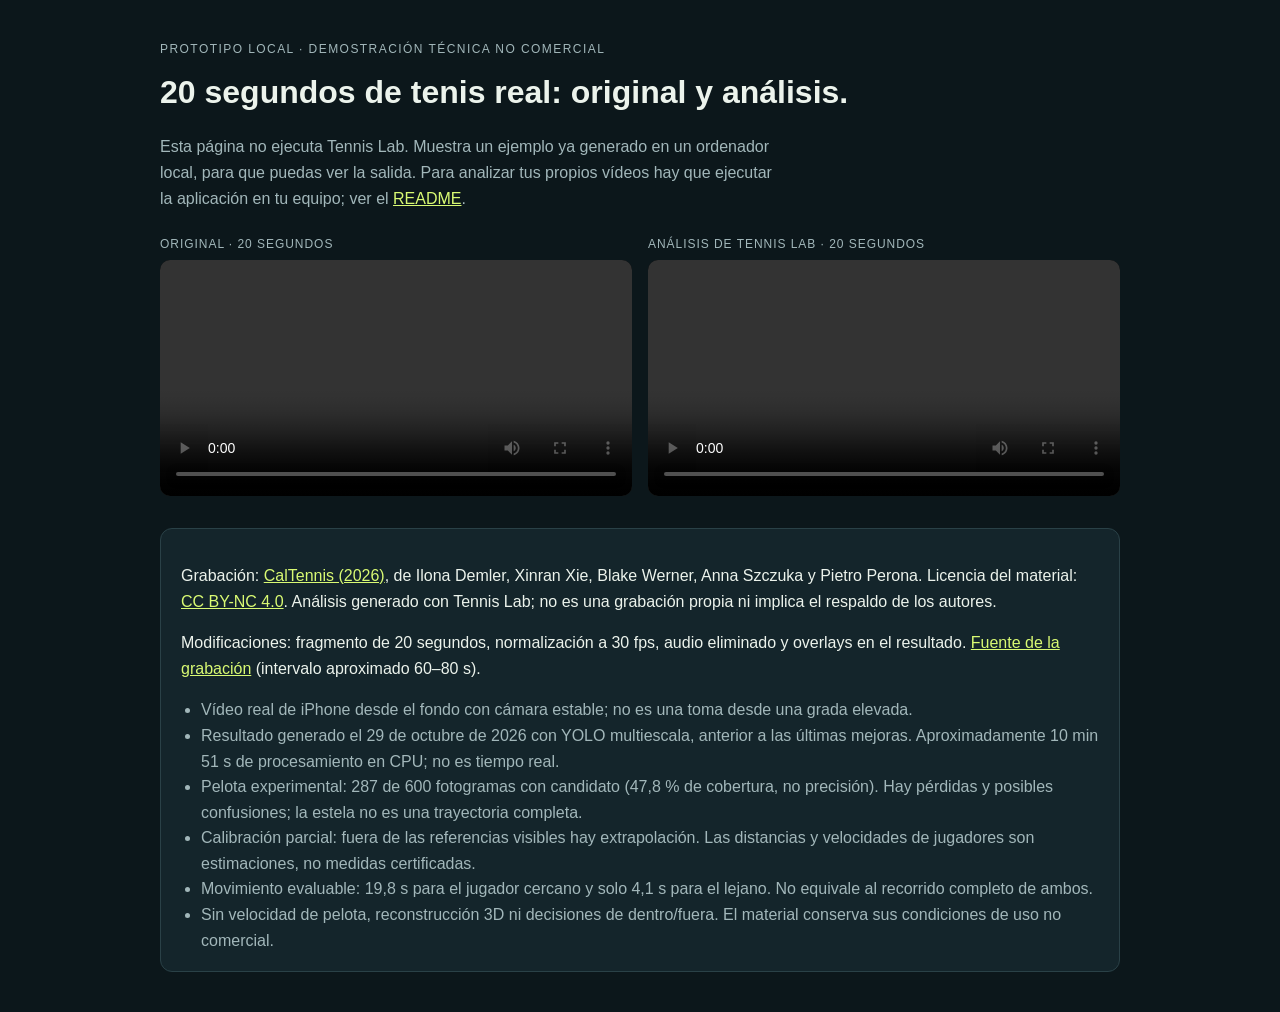
==== docs/index.html @ 6abeaee1 "Show the 20-second CalTennis analysis on the public demo Keep original and analyzed videos as releas" ====
<!doctype html>
<html lang="es">
<head>
  <meta charset="utf-8">
  <meta name="viewport" content="width=device-width,initial-scale=1">
  <title>Tennis Lab · Ejemplo de análisis</title>
  <style>
    :root{color-scheme:dark}
    body{margin:0;background:#0c171b;color:#ecf3ec;font-family:"Segoe UI",Arial,sans-serif;line-height:1.6}
    main{max-width:960px;margin:0 auto;padding:40px 20px}
    .eyebrow{font-size:12px;letter-spacing:.12em;text-transform:uppercase;color:#a2b7ba;margin:0 0 8px}
    h1{font-size:32px;margin:0 0 12px}
    .lead{color:#a2b7ba;max-width:70ch}
    .grid{display:grid;grid-template-columns:repeat(2,minmax(0,1fr));gap:16px;margin:24px 0}
    figure{margin:0}
    figcaption{font-size:12px;letter-spacing:.08em;text-transform:uppercase;color:#a2b7ba;margin-bottom:6px}
    video{width:100%;border-radius:10px;background:#000}
    .box{background:#14252b;border:1px solid #2a4147;border-radius:12px;padding:18px 20px;margin-top:16px}
    ul{margin:8px 0 0;padding-left:20px;color:#a2b7ba}
    a{color:#d9fa73}
    @media (max-width:720px){.grid{grid-template-columns:1fr}}
  </style>
</head>
<body>
  <main>
    <p class="eyebrow">Prototipo local · Demostración técnica no comercial</p>
    <h1>20 segundos de tenis real: original y análisis.</h1>
    <p class="lead">Esta página no ejecuta Tennis Lab. Muestra un ejemplo ya generado en un ordenador local, para que puedas ver la salida. Para analizar tus propios vídeos hay que ejecutar la aplicación en tu equipo; ver el <a href="https://github.com/gabricross/tennis_app#readme">README</a>.</p>

    <div class="grid">
      <figure>
        <figcaption>Original · 20 segundos</figcaption>
        <video controls playsinline preload="metadata" aria-label="Fragmento original de CalTennis de 20 segundos" src="https://github.com/gabricross/tennis_app/releases/download/ejemplo-v1/caltennis_original_20s.mp4"></video>
      </figure>
      <figure>
        <figcaption>Análisis de Tennis Lab · 20 segundos</figcaption>
        <video controls playsinline preload="metadata" aria-label="Análisis experimental del mismo fragmento de 20 segundos" src="https://github.com/gabricross/tennis_app/releases/download/ejemplo-v1/caltennis_analisis_20s.mp4"></video>
      </figure>
    </div>

    <div class="box">
      <p>Grabación: <a href="https://huggingface.co/datasets/demalenk/caltennis">CalTennis (2026)</a>, de Ilona Demler, Xinran Xie, Blake Werner, Anna Szczuka y Pietro Perona. Licencia del material: <a href="https://creativecommons.org/licenses/by-nc/4.0/">CC BY-NC 4.0</a>. Análisis generado con Tennis Lab; no es una grabación propia ni implica el respaldo de los autores.</p>
      <p>Modificaciones: fragmento de 20 segundos, normalización a 30 fps, audio eliminado y overlays en el resultado. <a href="https://huggingface.co/datasets/demalenk/caltennis/blob/4af17dd4d398aad4116a35b5a74de4388658d356/10_02_2025_08_00_court5/10_02_2025_08_14_59_000_court5_N_2_08_30_22_535.mp4">Fuente de la grabación</a> (intervalo aproximado 60–80 s).</p>
      <ul>
        <li>Vídeo real de iPhone desde el fondo con cámara estable; no es una toma desde una grada elevada.</li>
        <li>Resultado generado el 29 de octubre de 2026 con YOLO multiescala, anterior a las últimas mejoras. Aproximadamente 10 min 51 s de procesamiento en CPU; no es tiempo real.</li>
        <li>Pelota experimental: 287 de 600 fotogramas con candidato (47,8 % de cobertura, no precisión). Hay pérdidas y posibles confusiones; la estela no es una trayectoria completa.</li>
        <li>Calibración parcial: fuera de las referencias visibles hay extrapolación. Las distancias y velocidades de jugadores son estimaciones, no medidas certificadas.</li>
        <li>Movimiento evaluable: 19,8 s para el jugador cercano y solo 4,1 s para el lejano. No equivale al recorrido completo de ambos.</li>
        <li>Sin velocidad de pelota, reconstrucción 3D ni decisiones de dentro/fuera. El material conserva sus condiciones de uso no comercial.</li>
      </ul>
    </div>
  </main>
</body>
</html>
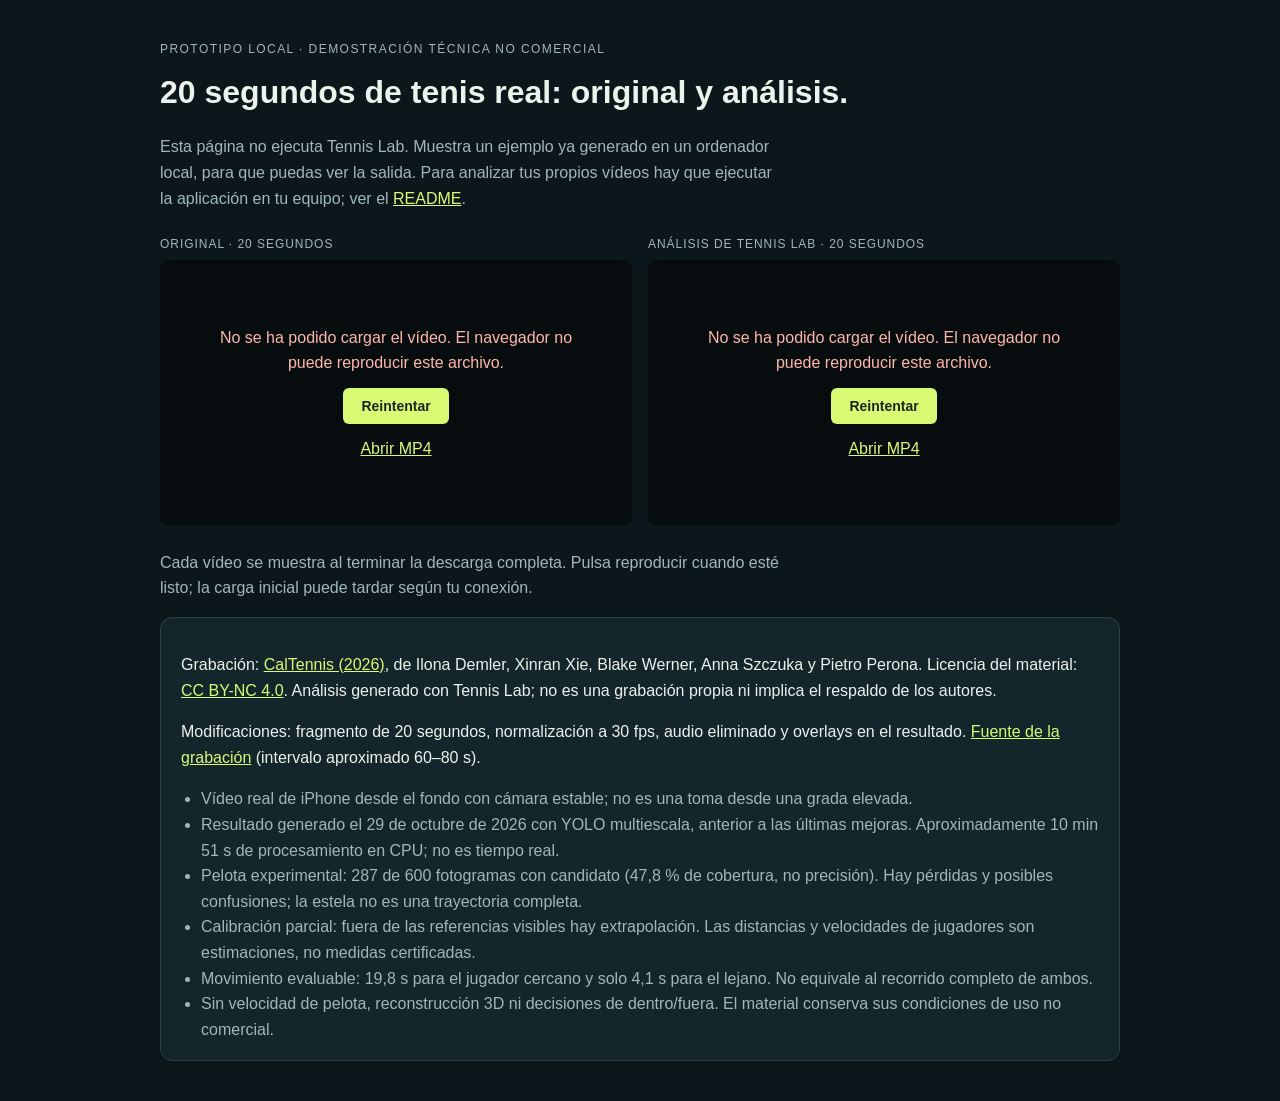
==== commit 5b76f022: "Wait for complete video downloads before showing players Share loading, progress and retry behavior " ====
--- a/docs/index.html
+++ b/docs/index.html
@@ -4,6 +4,8 @@
   <meta charset="utf-8">
   <meta name="viewport" content="width=device-width,initial-scale=1">
   <title>Tennis Lab · Ejemplo de análisis</title>
+  <link rel="stylesheet" href="assets/video-loader.css">
+  <script src="assets/video-loader.js" defer></script>
   <style>
     :root{color-scheme:dark}
     body{margin:0;background:#0c171b;color:#ecf3ec;font-family:"Segoe UI",Arial,sans-serif;line-height:1.6}
@@ -30,13 +32,15 @@
     <div class="grid">
       <figure>
         <figcaption>Original · 20 segundos</figcaption>
-        <video controls playsinline preload="metadata" aria-label="Fragmento original de CalTennis de 20 segundos" src="https://github.com/gabricross/tennis_app/releases/download/ejemplo-v1/caltennis_original_20s.mp4"></video>
+        <video hidden playsinline preload="none" aria-label="Fragmento original de CalTennis de 20 segundos" data-video-src="media/caltennis_original_20s.mp4"></video>
       </figure>
       <figure>
         <figcaption>Análisis de Tennis Lab · 20 segundos</figcaption>
-        <video controls playsinline preload="metadata" aria-label="Análisis experimental del mismo fragmento de 20 segundos" src="https://github.com/gabricross/tennis_app/releases/download/ejemplo-v1/caltennis_analisis_20s.mp4"></video>
+        <video hidden playsinline preload="none" aria-label="Análisis experimental del mismo fragmento de 20 segundos" data-video-src="media/caltennis_analisis_20s.mp4"></video>
       </figure>
     </div>
+    <p class="lead">Cada vídeo se muestra al terminar la descarga completa. Pulsa reproducir cuando esté listo; la carga inicial puede tardar según tu conexión.</p>
+    <noscript><p>Activa JavaScript para preparar los reproductores, o abre el <a href="media/caltennis_original_20s.mp4">original</a> y el <a href="media/caltennis_analisis_20s.mp4">análisis</a> directamente.</p></noscript>
 
     <div class="box">
       <p>Grabación: <a href="https://huggingface.co/datasets/demalenk/caltennis">CalTennis (2026)</a>, de Ilona Demler, Xinran Xie, Blake Werner, Anna Szczuka y Pietro Perona. Licencia del material: <a href="https://creativecommons.org/licenses/by-nc/4.0/">CC BY-NC 4.0</a>. Análisis generado con Tennis Lab; no es una grabación propia ni implica el respaldo de los autores.</p>
--- a/docs/assets/video-loader.css
+++ b/docs/assets/video-loader.css
@@ -0,0 +1,10 @@
+.video-loader{width:100%;background:#070d0f;border-radius:10px;overflow:hidden}
+.video-loader [hidden]{display:none!important}
+.video-loader video{display:block;width:100%}
+.video-loading-panel{aspect-ratio:16/9;min-height:180px;display:flex;flex-direction:column;justify-content:center;align-items:center;gap:12px;padding:20px;box-sizing:border-box;color:#edf5ed;text-align:center}
+.video-loading-panel p{margin:0;max-width:45ch}
+.video-loading-panel progress{width:min(80%,260px);accent-color:#d9fa73}
+.video-loading-panel button{border:0;border-radius:6px;padding:10px 18px;background:#d9fa73;color:#17261b;font:600 14px "Segoe UI",sans-serif;cursor:pointer}
+.video-loading-panel a{color:#d9fa73}
+.video-loading-panel [role="alert"]{color:#ffb7a9}
+.video-loading-panel :focus-visible{outline:3px solid #72e1d1;outline-offset:4px}
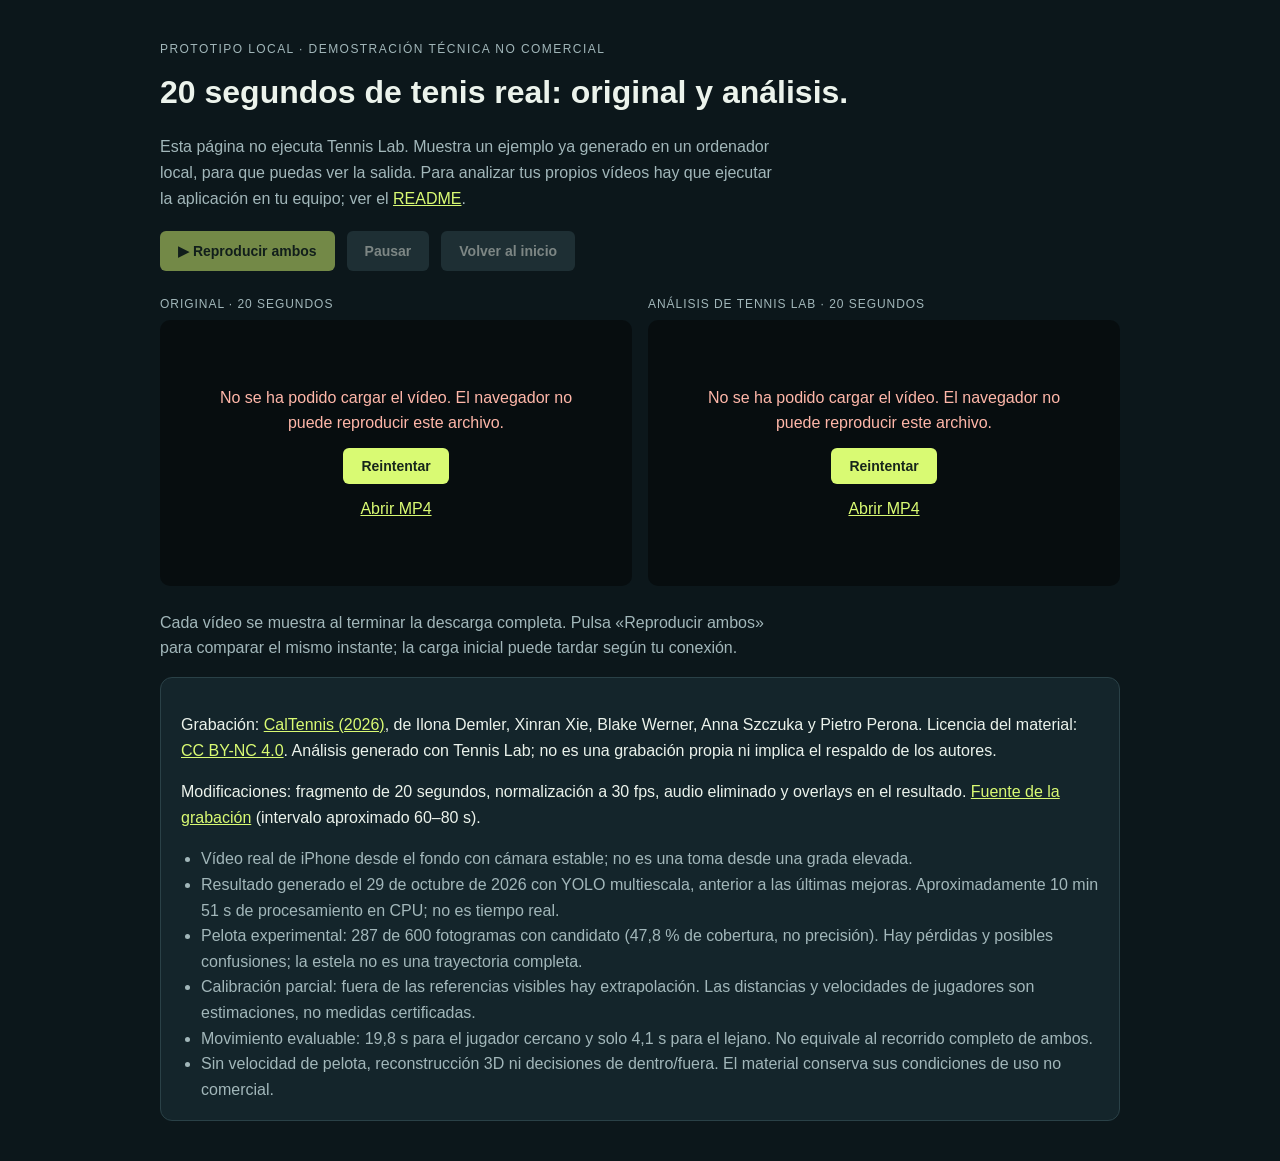
==== commit 1dfea14b: "Add shared playback controls for original and analyzed videos Use one play, pause and restart contro" ====
--- a/docs/index.html
+++ b/docs/index.html
@@ -29,17 +29,23 @@
     <h1>20 segundos de tenis real: original y análisis.</h1>
     <p class="lead">Esta página no ejecuta Tennis Lab. Muestra un ejemplo ya generado en un ordenador local, para que puedas ver la salida. Para analizar tus propios vídeos hay que ejecutar la aplicación en tu equipo; ver el <a href="https://github.com/gabricross/tennis_app#readme">README</a>.</p>
 
+    <div class="video-pair-controls" data-video-pair="original analysis" role="group" aria-label="Reproducción de original y análisis">
+      <button type="button" data-video-action="play" disabled><span aria-hidden="true">▶</span> Reproducir ambos</button>
+      <button type="button" data-video-action="pause" disabled>Pausar</button>
+      <button type="button" data-video-action="restart" disabled>Volver al inicio</button>
+      <p data-pair-error role="alert" hidden></p>
+    </div>
     <div class="grid">
       <figure>
         <figcaption>Original · 20 segundos</figcaption>
-        <video hidden playsinline preload="none" aria-label="Fragmento original de CalTennis de 20 segundos" data-video-src="media/caltennis_original_20s.mp4"></video>
+        <video id="original" hidden playsinline preload="none" aria-label="Fragmento original de CalTennis de 20 segundos" data-video-src="media/caltennis_original_20s.mp4"></video>
       </figure>
       <figure>
         <figcaption>Análisis de Tennis Lab · 20 segundos</figcaption>
-        <video hidden playsinline preload="none" aria-label="Análisis experimental del mismo fragmento de 20 segundos" data-video-src="media/caltennis_analisis_20s.mp4"></video>
+        <video id="analysis" hidden playsinline preload="none" aria-label="Análisis experimental del mismo fragmento de 20 segundos" data-video-src="media/caltennis_analisis_20s.mp4"></video>
       </figure>
     </div>
-    <p class="lead">Cada vídeo se muestra al terminar la descarga completa. Pulsa reproducir cuando esté listo; la carga inicial puede tardar según tu conexión.</p>
+    <p class="lead">Cada vídeo se muestra al terminar la descarga completa. Pulsa «Reproducir ambos» para comparar el mismo instante; la carga inicial puede tardar según tu conexión.</p>
     <noscript><p>Activa JavaScript para preparar los reproductores, o abre el <a href="media/caltennis_original_20s.mp4">original</a> y el <a href="media/caltennis_analisis_20s.mp4">análisis</a> directamente.</p></noscript>
 
     <div class="box">
--- a/docs/assets/video-loader.css
+++ b/docs/assets/video-loader.css
@@ -8,3 +8,10 @@
 .video-loading-panel a{color:#d9fa73}
 .video-loading-panel [role="alert"]{color:#ffb7a9}
 .video-loading-panel :focus-visible{outline:3px solid #72e1d1;outline-offset:4px}
+.video-pair-controls{display:flex;flex-wrap:wrap;align-items:center;gap:12px;margin:20px 0}
+.video-pair-controls button{border:0;border-radius:6px;padding:12px 18px;background:#30474d;color:#edf5ed;font:600 14px "Segoe UI",sans-serif;cursor:pointer}
+.video-pair-controls [data-video-action="play"]{background:#d9fa73;color:#17261b}
+.video-pair-controls button:disabled{opacity:.5;cursor:wait}
+.video-pair-controls button:focus-visible{outline:3px solid #72e1d1;outline-offset:4px}
+.video-pair-controls [data-pair-error]{flex-basis:100%;margin:0;color:#ffb7a9}
+.video-pair-controls [hidden]{display:none!important}
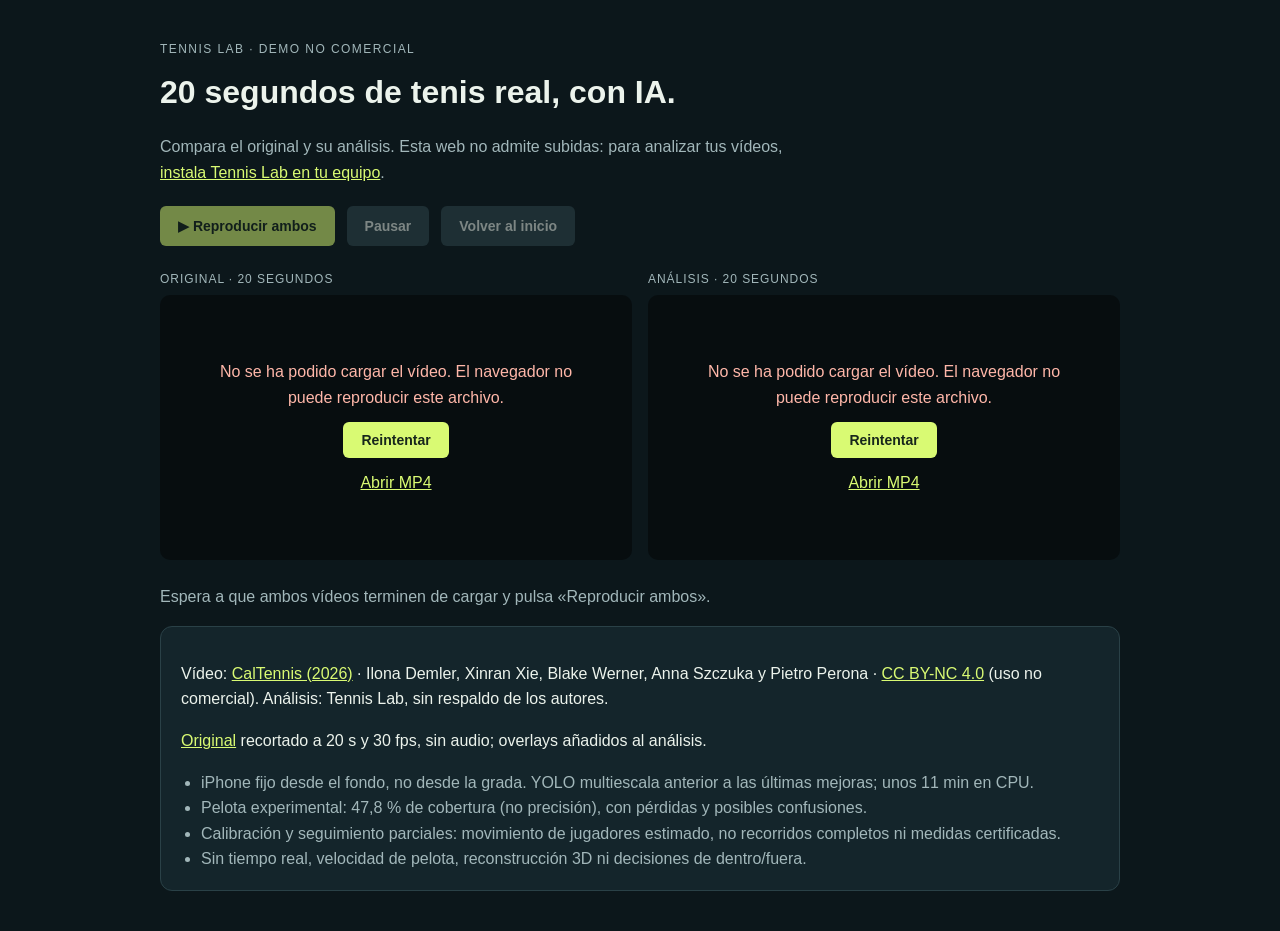
==== commit a718b6e1: "Shorten public demo copy and remove the analysis execution date Keep source attribution, licensing a" ====
--- a/docs/index.html
+++ b/docs/index.html
@@ -25,9 +25,9 @@
 </head>
 <body>
   <main>
-    <p class="eyebrow">Prototipo local · Demostración técnica no comercial</p>
-    <h1>20 segundos de tenis real: original y análisis.</h1>
-    <p class="lead">Esta página no ejecuta Tennis Lab. Muestra un ejemplo ya generado en un ordenador local, para que puedas ver la salida. Para analizar tus propios vídeos hay que ejecutar la aplicación en tu equipo; ver el <a href="https://github.com/gabricross/tennis_app#readme">README</a>.</p>
+    <p class="eyebrow">Tennis Lab · Demo no comercial</p>
+    <h1>20 segundos de tenis real, con IA.</h1>
+    <p class="lead">Compara el original y su análisis. Esta web no admite subidas: para analizar tus vídeos, <a href="https://github.com/gabricross/tennis_app#readme">instala Tennis Lab en tu equipo</a>.</p>
 
     <div class="video-pair-controls" data-video-pair="original analysis" role="group" aria-label="Reproducción de original y análisis">
       <button type="button" data-video-action="play" disabled><span aria-hidden="true">▶</span> Reproducir ambos</button>
@@ -41,23 +41,21 @@
         <video id="original" hidden playsinline preload="none" aria-label="Fragmento original de CalTennis de 20 segundos" data-video-src="media/caltennis_original_20s.mp4"></video>
       </figure>
       <figure>
-        <figcaption>Análisis de Tennis Lab · 20 segundos</figcaption>
+        <figcaption>Análisis · 20 segundos</figcaption>
         <video id="analysis" hidden playsinline preload="none" aria-label="Análisis experimental del mismo fragmento de 20 segundos" data-video-src="media/caltennis_analisis_20s.mp4"></video>
       </figure>
     </div>
-    <p class="lead">Cada vídeo se muestra al terminar la descarga completa. Pulsa «Reproducir ambos» para comparar el mismo instante; la carga inicial puede tardar según tu conexión.</p>
-    <noscript><p>Activa JavaScript para preparar los reproductores, o abre el <a href="media/caltennis_original_20s.mp4">original</a> y el <a href="media/caltennis_analisis_20s.mp4">análisis</a> directamente.</p></noscript>
+    <p class="lead">Espera a que ambos vídeos terminen de cargar y pulsa «Reproducir ambos».</p>
+    <noscript><p>Activa JavaScript o abre el <a href="media/caltennis_original_20s.mp4">original</a> y el <a href="media/caltennis_analisis_20s.mp4">análisis</a>.</p></noscript>
 
     <div class="box">
-      <p>Grabación: <a href="https://huggingface.co/datasets/demalenk/caltennis">CalTennis (2026)</a>, de Ilona Demler, Xinran Xie, Blake Werner, Anna Szczuka y Pietro Perona. Licencia del material: <a href="https://creativecommons.org/licenses/by-nc/4.0/">CC BY-NC 4.0</a>. Análisis generado con Tennis Lab; no es una grabación propia ni implica el respaldo de los autores.</p>
-      <p>Modificaciones: fragmento de 20 segundos, normalización a 30 fps, audio eliminado y overlays en el resultado. <a href="https://huggingface.co/datasets/demalenk/caltennis/blob/4af17dd4d398aad4116a35b5a74de4388658d356/10_02_2025_08_00_court5/10_02_2025_08_14_59_000_court5_N_2_08_30_22_535.mp4">Fuente de la grabación</a> (intervalo aproximado 60–80 s).</p>
+      <p>Vídeo: <a href="https://huggingface.co/datasets/demalenk/caltennis">CalTennis (2026)</a> · Ilona Demler, Xinran Xie, Blake Werner, Anna Szczuka y Pietro Perona · <a href="https://creativecommons.org/licenses/by-nc/4.0/">CC BY-NC 4.0</a> (uso no comercial). Análisis: Tennis Lab, sin respaldo de los autores.</p>
+      <p><a href="https://huggingface.co/datasets/demalenk/caltennis/blob/4af17dd4d398aad4116a35b5a74de4388658d356/10_02_2025_08_00_court5/10_02_2025_08_14_59_000_court5_N_2_08_30_22_535.mp4">Original</a> recortado a 20 s y 30 fps, sin audio; overlays añadidos al análisis.</p>
       <ul>
-        <li>Vídeo real de iPhone desde el fondo con cámara estable; no es una toma desde una grada elevada.</li>
-        <li>Resultado generado el 29 de octubre de 2026 con YOLO multiescala, anterior a las últimas mejoras. Aproximadamente 10 min 51 s de procesamiento en CPU; no es tiempo real.</li>
-        <li>Pelota experimental: 287 de 600 fotogramas con candidato (47,8 % de cobertura, no precisión). Hay pérdidas y posibles confusiones; la estela no es una trayectoria completa.</li>
-        <li>Calibración parcial: fuera de las referencias visibles hay extrapolación. Las distancias y velocidades de jugadores son estimaciones, no medidas certificadas.</li>
-        <li>Movimiento evaluable: 19,8 s para el jugador cercano y solo 4,1 s para el lejano. No equivale al recorrido completo de ambos.</li>
-        <li>Sin velocidad de pelota, reconstrucción 3D ni decisiones de dentro/fuera. El material conserva sus condiciones de uso no comercial.</li>
+        <li>iPhone fijo desde el fondo, no desde la grada. YOLO multiescala anterior a las últimas mejoras; unos 11 min en CPU.</li>
+        <li>Pelota experimental: 47,8 % de cobertura (no precisión), con pérdidas y posibles confusiones.</li>
+        <li>Calibración y seguimiento parciales: movimiento de jugadores estimado, no recorridos completos ni medidas certificadas.</li>
+        <li>Sin tiempo real, velocidad de pelota, reconstrucción 3D ni decisiones de dentro/fuera.</li>
       </ul>
     </div>
   </main>
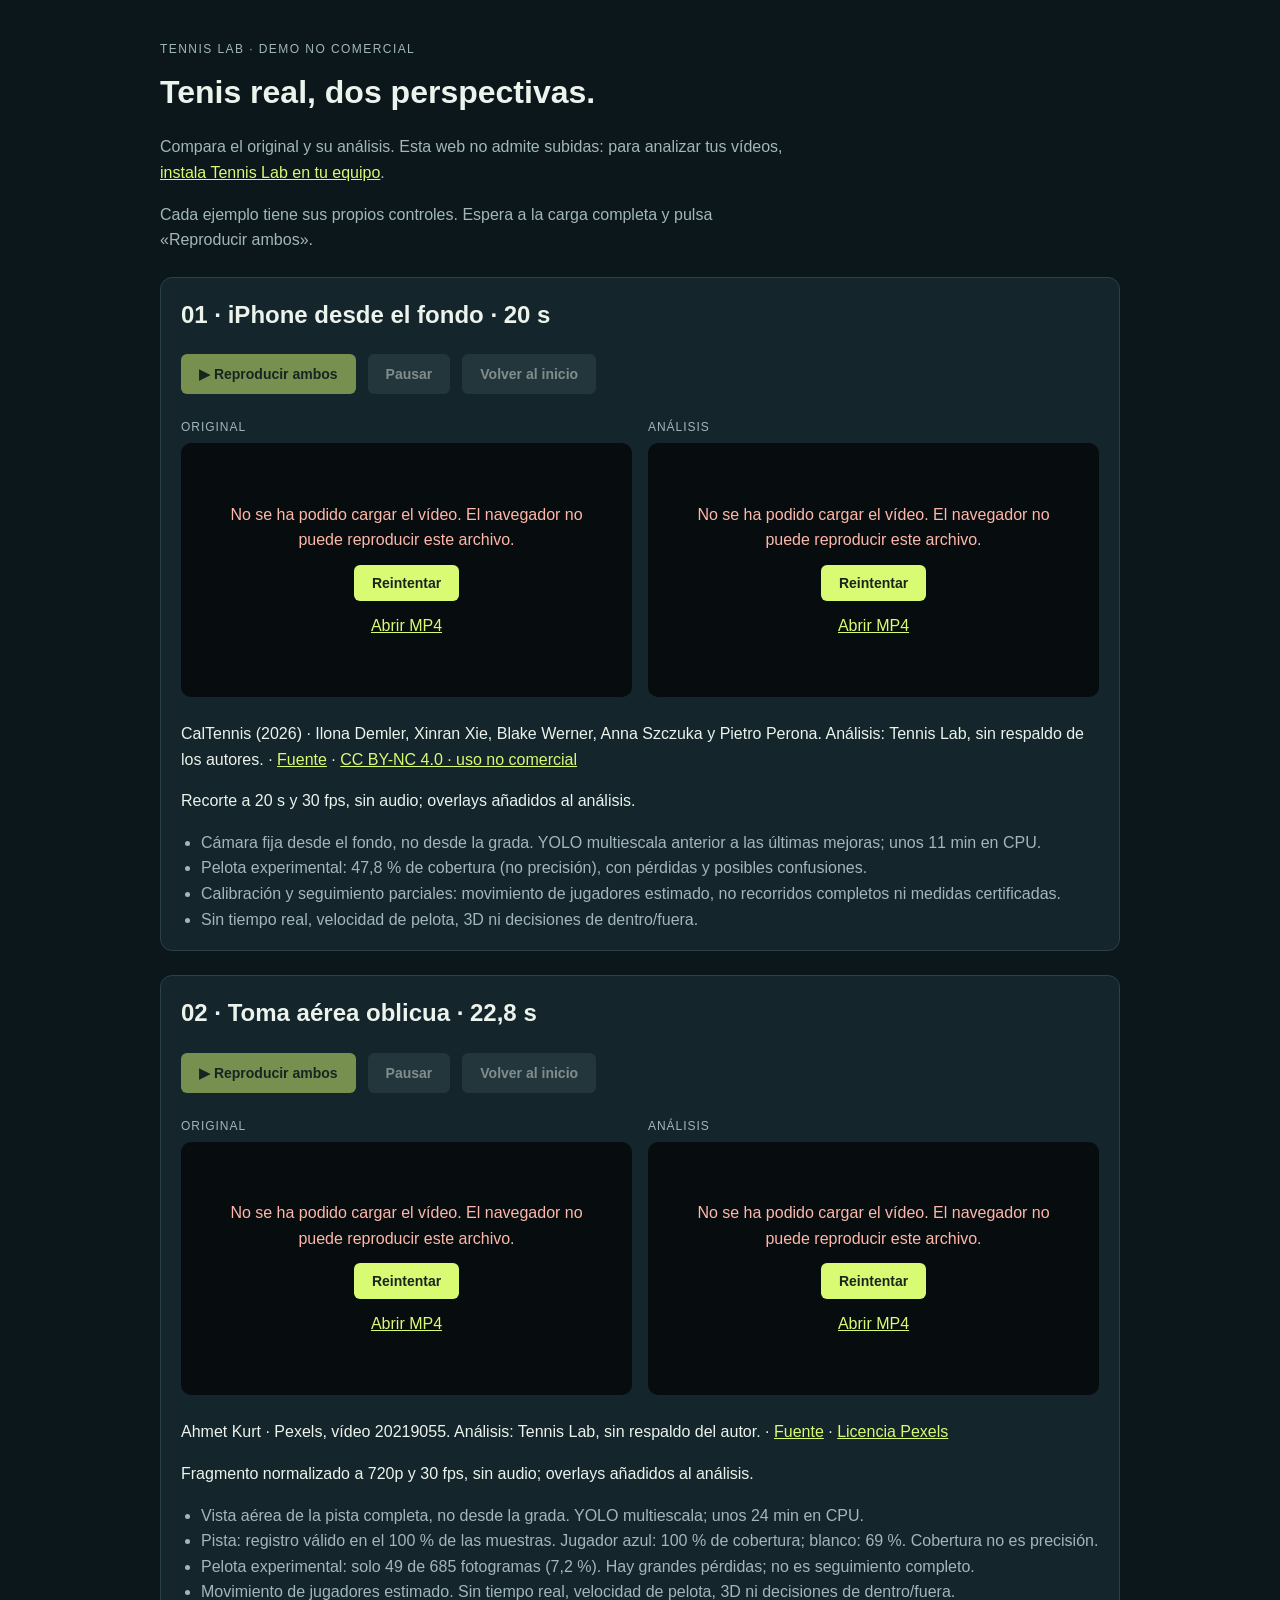
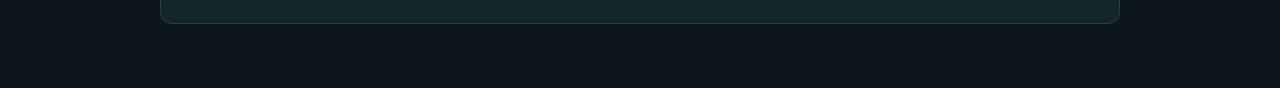
==== commit 659d3021: "Show two independent tennis examples and retire legacy demo access Bundle only the CalTennis and aer" ====
--- a/docs/index.html
+++ b/docs/index.html
@@ -3,9 +3,10 @@
 <head>
   <meta charset="utf-8">
   <meta name="viewport" content="width=device-width,initial-scale=1">
-  <title>Tennis Lab · Ejemplo de análisis</title>
+  <title>Tennis Lab · Dos ejemplos de análisis</title>
   <link rel="stylesheet" href="assets/video-loader.css">
   <script src="assets/video-loader.js" defer></script>
+  <script src="assets/examples.js" defer></script>
   <style>
     :root{color-scheme:dark}
     body{margin:0;background:#0c171b;color:#ecf3ec;font-family:"Segoe UI",Arial,sans-serif;line-height:1.6}
@@ -13,51 +14,25 @@
     .eyebrow{font-size:12px;letter-spacing:.12em;text-transform:uppercase;color:#a2b7ba;margin:0 0 8px}
     h1{font-size:32px;margin:0 0 12px}
     .lead{color:#a2b7ba;max-width:70ch}
-    .grid{display:grid;grid-template-columns:repeat(2,minmax(0,1fr));gap:16px;margin:24px 0}
+    .showcase-grid{display:grid;grid-template-columns:repeat(2,minmax(0,1fr));gap:16px;margin:24px 0}
     figure{margin:0}
     figcaption{font-size:12px;letter-spacing:.08em;text-transform:uppercase;color:#a2b7ba;margin-bottom:6px}
     video{width:100%;border-radius:10px;background:#000}
-    .box{background:#14252b;border:1px solid #2a4147;border-radius:12px;padding:18px 20px;margin-top:16px}
+    .media-example{background:#14252b;border:1px solid #2a4147;border-radius:12px;padding:18px 20px}
     ul{margin:8px 0 0;padding-left:20px;color:#a2b7ba}
     a{color:#d9fa73}
-    @media (max-width:720px){.grid{grid-template-columns:1fr}}
+    @media (max-width:720px){.showcase-grid{grid-template-columns:1fr}}
   </style>
 </head>
 <body>
   <main>
     <p class="eyebrow">Tennis Lab · Demo no comercial</p>
-    <h1>20 segundos de tenis real, con IA.</h1>
+    <h1>Tenis real, dos perspectivas.</h1>
     <p class="lead">Compara el original y su análisis. Esta web no admite subidas: para analizar tus vídeos, <a href="https://github.com/gabricross/tennis_app#readme">instala Tennis Lab en tu equipo</a>.</p>
 
-    <div class="video-pair-controls" data-video-pair="original analysis" role="group" aria-label="Reproducción de original y análisis">
-      <button type="button" data-video-action="play" disabled><span aria-hidden="true">▶</span> Reproducir ambos</button>
-      <button type="button" data-video-action="pause" disabled>Pausar</button>
-      <button type="button" data-video-action="restart" disabled>Volver al inicio</button>
-      <p data-pair-error role="alert" hidden></p>
-    </div>
-    <div class="grid">
-      <figure>
-        <figcaption>Original · 20 segundos</figcaption>
-        <video id="original" hidden playsinline preload="none" aria-label="Fragmento original de CalTennis de 20 segundos" data-video-src="media/caltennis_original_20s.mp4"></video>
-      </figure>
-      <figure>
-        <figcaption>Análisis · 20 segundos</figcaption>
-        <video id="analysis" hidden playsinline preload="none" aria-label="Análisis experimental del mismo fragmento de 20 segundos" data-video-src="media/caltennis_analisis_20s.mp4"></video>
-      </figure>
-    </div>
-    <p class="lead">Espera a que ambos vídeos terminen de cargar y pulsa «Reproducir ambos».</p>
-    <noscript><p>Activa JavaScript o abre el <a href="media/caltennis_original_20s.mp4">original</a> y el <a href="media/caltennis_analisis_20s.mp4">análisis</a>.</p></noscript>
-
-    <div class="box">
-      <p>Vídeo: <a href="https://huggingface.co/datasets/demalenk/caltennis">CalTennis (2026)</a> · Ilona Demler, Xinran Xie, Blake Werner, Anna Szczuka y Pietro Perona · <a href="https://creativecommons.org/licenses/by-nc/4.0/">CC BY-NC 4.0</a> (uso no comercial). Análisis: Tennis Lab, sin respaldo de los autores.</p>
-      <p><a href="https://huggingface.co/datasets/demalenk/caltennis/blob/4af17dd4d398aad4116a35b5a74de4388658d356/10_02_2025_08_00_court5/10_02_2025_08_14_59_000_court5_N_2_08_30_22_535.mp4">Original</a> recortado a 20 s y 30 fps, sin audio; overlays añadidos al análisis.</p>
-      <ul>
-        <li>iPhone fijo desde el fondo, no desde la grada. YOLO multiescala anterior a las últimas mejoras; unos 11 min en CPU.</li>
-        <li>Pelota experimental: 47,8 % de cobertura (no precisión), con pérdidas y posibles confusiones.</li>
-        <li>Calibración y seguimiento parciales: movimiento de jugadores estimado, no recorridos completos ni medidas certificadas.</li>
-        <li>Sin tiempo real, velocidad de pelota, reconstrucción 3D ni decisiones de dentro/fuera.</li>
-      </ul>
-    </div>
+    <p class="lead">Cada ejemplo tiene sus propios controles. Espera a la carga completa y pulsa «Reproducir ambos».</p>
+    <div id="examples" data-example-manifest="examples.json"></div>
+    <noscript><p>Activa JavaScript o abre los vídeos: CalTennis (<a href="media/caltennis_original_20s.mp4">original</a> / <a href="media/caltennis_analisis_20s.mp4">análisis</a>) y toma aérea (<a href="media/pexels_20219055_original.mp4">original</a> / <a href="media/pexels_20219055_analisis.mp4">análisis</a>). Créditos y condiciones en <a href="examples.json">el registro de ejemplos</a>.</p></noscript>
   </main>
 </body>
 </html>
--- a/docs/assets/video-loader.css
+++ b/docs/assets/video-loader.css
@@ -15,3 +15,7 @@
 .video-pair-controls button:focus-visible{outline:3px solid #72e1d1;outline-offset:4px}
 .video-pair-controls [data-pair-error]{flex-basis:100%;margin:0;color:#ffb7a9}
 .video-pair-controls [hidden]{display:none!important}
+.media-example{margin:24px 0}
+.media-example h2{margin:0;font-size:24px}
+.media-example .example-credit{margin-top:18px}
+.media-example a{color:#d9fa73;text-decoration:underline}
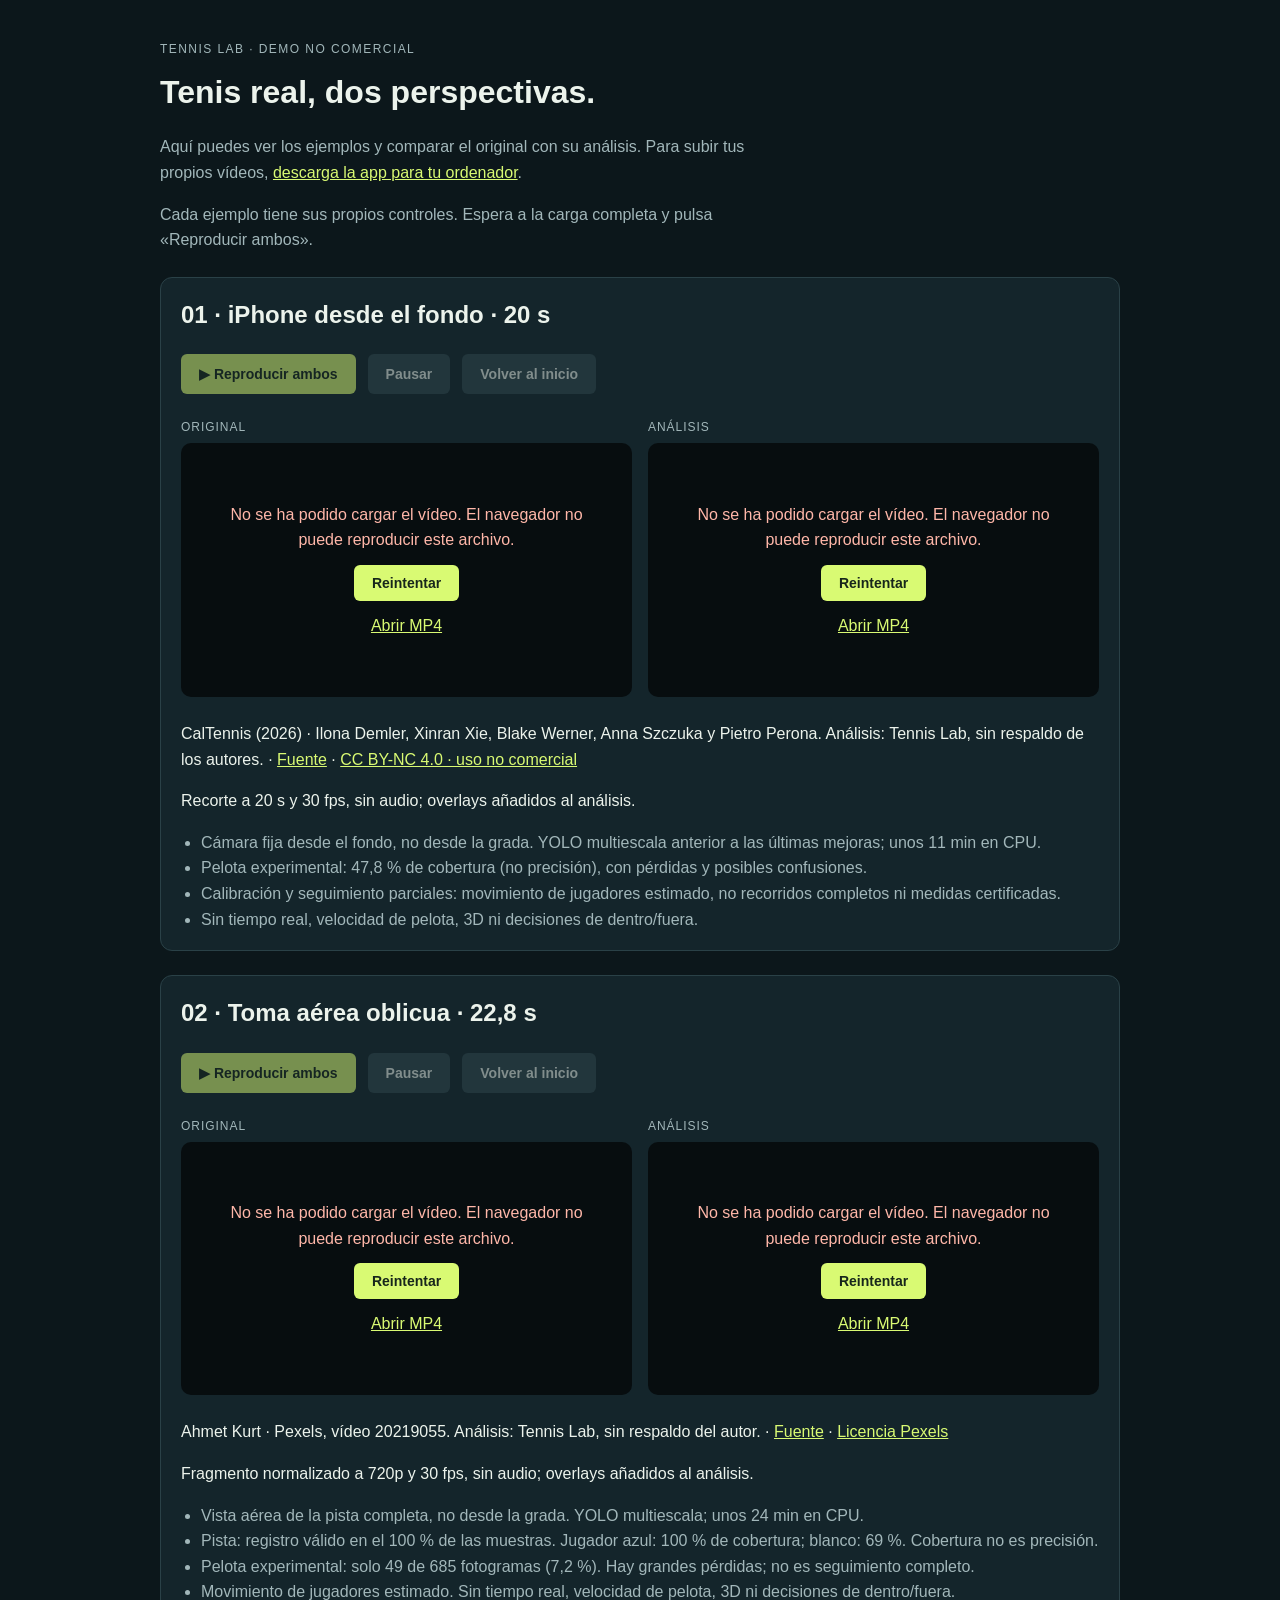
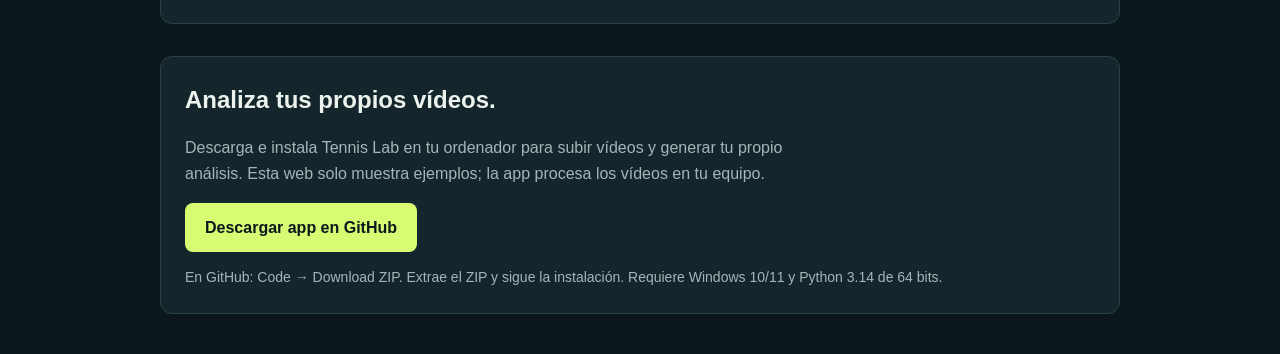
==== commit e19a0181: "Guide demo visitors to download and install the local app Add a download call-to-action beneath the " ====
--- a/docs/index.html
+++ b/docs/index.html
@@ -21,6 +21,12 @@
     .media-example{background:#14252b;border:1px solid #2a4147;border-radius:12px;padding:18px 20px}
     ul{margin:8px 0 0;padding-left:20px;color:#a2b7ba}
     a{color:#d9fa73}
+    .download-app{background:#14252b;border:1px solid #2a4147;border-radius:12px;padding:24px;margin-top:32px}
+    .download-app h2{margin:0;font-size:24px}
+    .download-button{display:inline-block;background:#d9fa73;color:#0c171b;padding:12px 20px;border-radius:8px;font-weight:600;text-decoration:none}
+    .download-button:hover{background:#ecffa6}
+    a:focus-visible{outline:3px solid #72e1d1;outline-offset:4px}
+    .requirements{font-size:14px;color:#a2b7ba;margin-bottom:0}
     @media (max-width:720px){.showcase-grid{grid-template-columns:1fr}}
   </style>
 </head>
@@ -28,11 +34,17 @@
   <main>
     <p class="eyebrow">Tennis Lab · Demo no comercial</p>
     <h1>Tenis real, dos perspectivas.</h1>
-    <p class="lead">Compara el original y su análisis. Esta web no admite subidas: para analizar tus vídeos, <a href="https://github.com/gabricross/tennis_app#readme">instala Tennis Lab en tu equipo</a>.</p>
+    <p class="lead">Aquí puedes ver los ejemplos y comparar el original con su análisis. Para subir tus propios vídeos, <a href="#descargar-app">descarga la app para tu ordenador</a>.</p>
 
     <p class="lead">Cada ejemplo tiene sus propios controles. Espera a la carga completa y pulsa «Reproducir ambos».</p>
     <div id="examples" data-example-manifest="examples.json"></div>
     <noscript><p>Activa JavaScript o abre los vídeos: CalTennis (<a href="media/caltennis_original_20s.mp4">original</a> / <a href="media/caltennis_analisis_20s.mp4">análisis</a>) y toma aérea (<a href="media/pexels_20219055_original.mp4">original</a> / <a href="media/pexels_20219055_analisis.mp4">análisis</a>). Créditos y condiciones en <a href="examples.json">el registro de ejemplos</a>.</p></noscript>
+    <section class="download-app" id="descargar-app" aria-labelledby="download-title">
+      <h2 id="download-title">Analiza tus propios vídeos.</h2>
+      <p class="lead">Descarga e instala Tennis Lab en tu ordenador para subir vídeos y generar tu propio análisis. Esta web solo muestra ejemplos; la app procesa los vídeos en tu equipo.</p>
+      <a class="download-button" href="https://github.com/gabricross/tennis_app#instalar-desde-github-en-windows">Descargar app en GitHub</a>
+      <p class="requirements">En GitHub: Code → Download ZIP. Extrae el ZIP y sigue la instalación. Requiere Windows 10/11 y Python 3.14 de 64 bits.</p>
+    </section>
   </main>
 </body>
 </html>
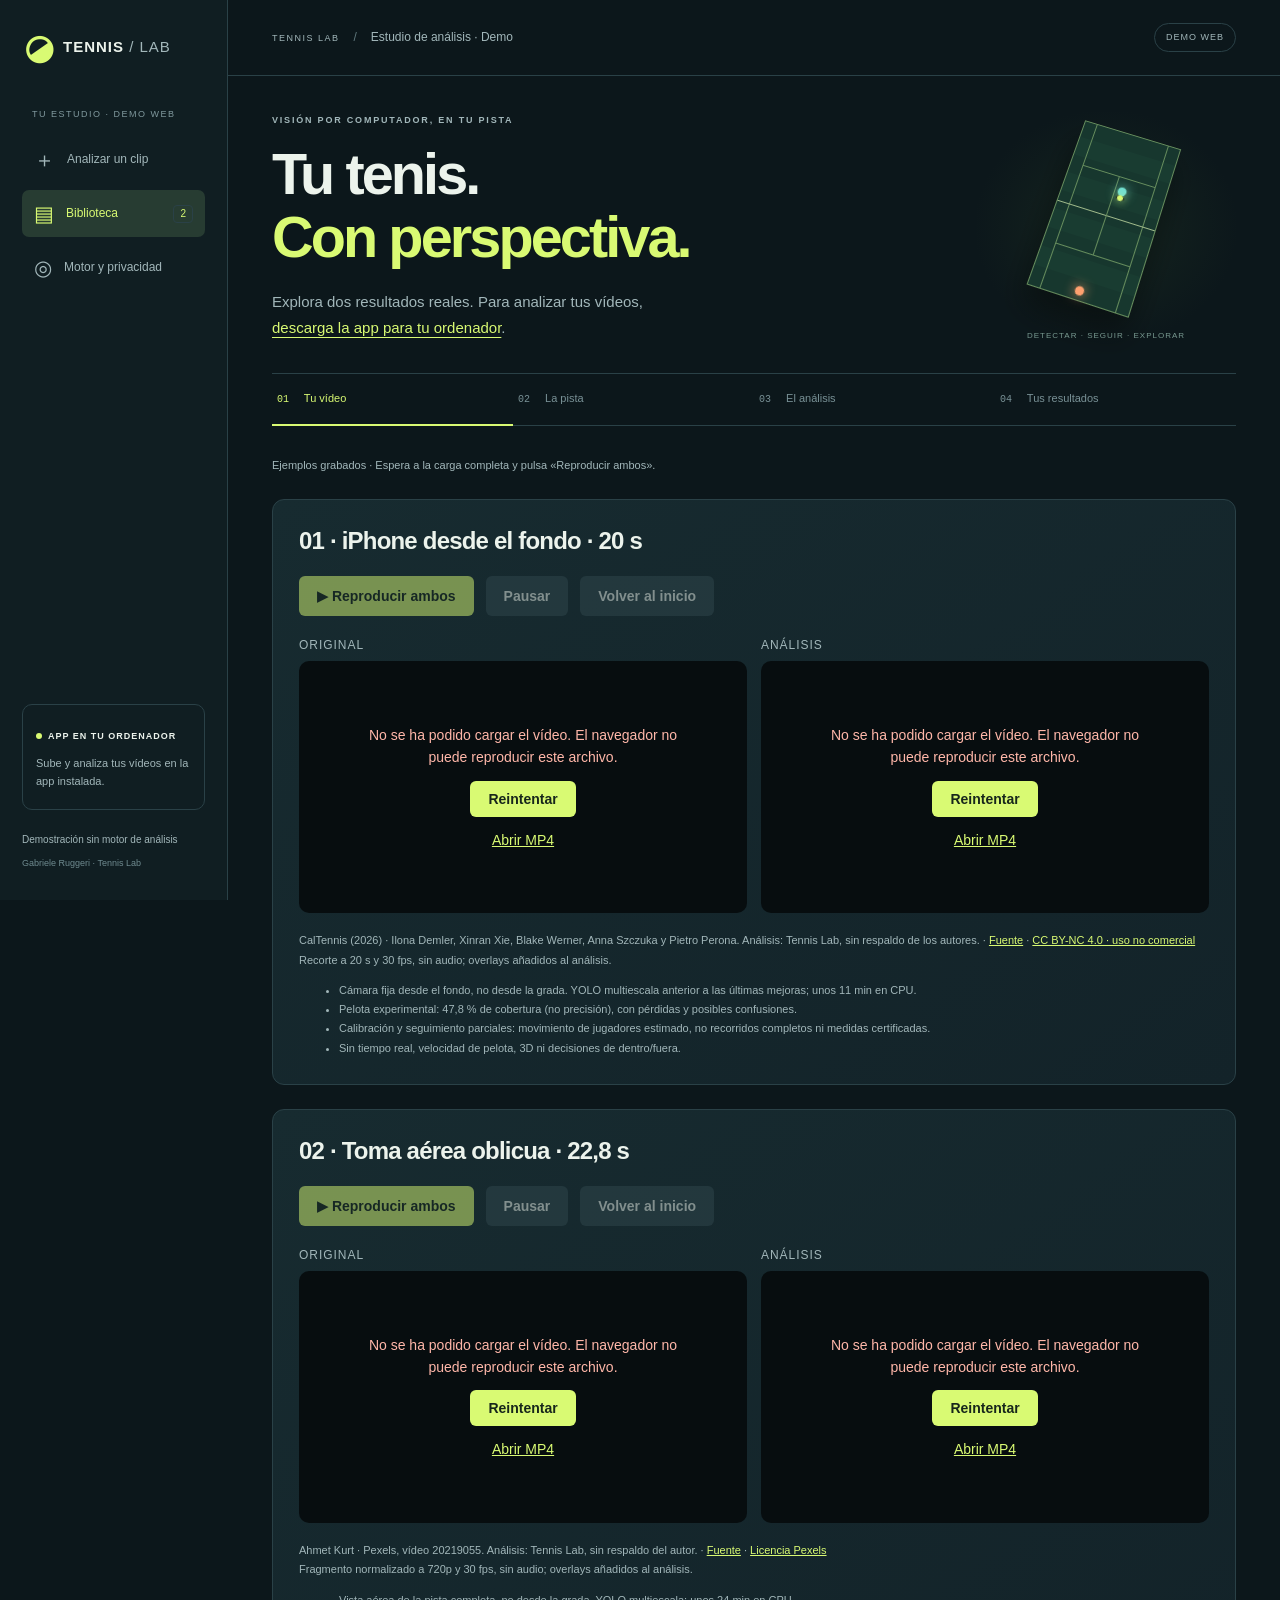
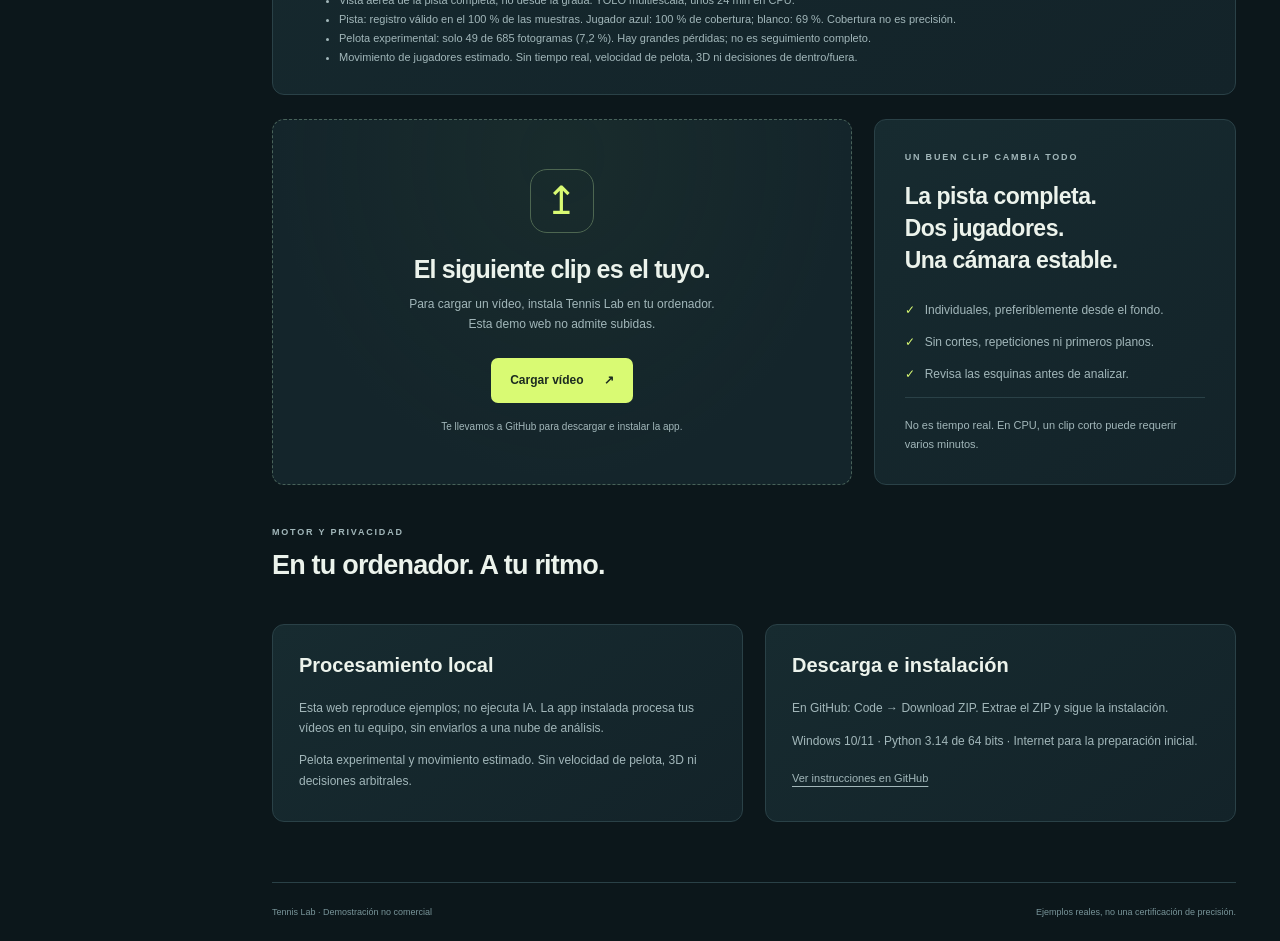
==== commit 573a255e: "Match the public demo to the local app and redirect uploads to GitHub Share the app stylesheet and i" ====
--- a/docs/index.html
+++ b/docs/index.html
@@ -3,48 +3,64 @@
 <head>
   <meta charset="utf-8">
   <meta name="viewport" content="width=device-width,initial-scale=1">
-  <title>Tennis Lab · Dos ejemplos de análisis</title>
+  <meta name="theme-color" content="#101e21">
+  <title>Tennis Lab — Demo de tu estudio de análisis</title>
+  <link rel="icon" href="data:image/svg+xml,%3Csvg xmlns='http://www.w3.org/2000/svg' viewBox='0 0 32 32'%3E%3Crect width='32' height='32' rx='9' fill='%23101e21'/%3E%3Ccircle cx='16' cy='16' r='10' fill='%23d9fa73'/%3E%3Cpath d='M9 8q12 8 0 17M24 8q-12 8 0 17' stroke='%23101e21' fill='none'/%3E%3C/svg%3E">
+  <link rel="stylesheet" href="assets/styles.css">
+  <link rel="stylesheet" href="assets/hero-court.css">
   <link rel="stylesheet" href="assets/video-loader.css">
+  <link rel="stylesheet" href="assets/demo.css">
   <script src="assets/video-loader.js" defer></script>
   <script src="assets/examples.js" defer></script>
-  <style>
-    :root{color-scheme:dark}
-    body{margin:0;background:#0c171b;color:#ecf3ec;font-family:"Segoe UI",Arial,sans-serif;line-height:1.6}
-    main{max-width:960px;margin:0 auto;padding:40px 20px}
-    .eyebrow{font-size:12px;letter-spacing:.12em;text-transform:uppercase;color:#a2b7ba;margin:0 0 8px}
-    h1{font-size:32px;margin:0 0 12px}
-    .lead{color:#a2b7ba;max-width:70ch}
-    .showcase-grid{display:grid;grid-template-columns:repeat(2,minmax(0,1fr));gap:16px;margin:24px 0}
-    figure{margin:0}
-    figcaption{font-size:12px;letter-spacing:.08em;text-transform:uppercase;color:#a2b7ba;margin-bottom:6px}
-    video{width:100%;border-radius:10px;background:#000}
-    .media-example{background:#14252b;border:1px solid #2a4147;border-radius:12px;padding:18px 20px}
-    ul{margin:8px 0 0;padding-left:20px;color:#a2b7ba}
-    a{color:#d9fa73}
-    .download-app{background:#14252b;border:1px solid #2a4147;border-radius:12px;padding:24px;margin-top:32px}
-    .download-app h2{margin:0;font-size:24px}
-    .download-button{display:inline-block;background:#d9fa73;color:#0c171b;padding:12px 20px;border-radius:8px;font-weight:600;text-decoration:none}
-    .download-button:hover{background:#ecffa6}
-    a:focus-visible{outline:3px solid #72e1d1;outline-offset:4px}
-    .requirements{font-size:14px;color:#a2b7ba;margin-bottom:0}
-    @media (max-width:720px){.showcase-grid{grid-template-columns:1fr}}
-  </style>
+  <script src="assets/hero-court.js" defer></script>
+  <script src="assets/demo.js" defer></script>
 </head>
-<body>
-  <main>
-    <p class="eyebrow">Tennis Lab · Demo no comercial</p>
-    <h1>Tenis real, dos perspectivas.</h1>
-    <p class="lead">Aquí puedes ver los ejemplos y comparar el original con su análisis. Para subir tus propios vídeos, <a href="#descargar-app">descarga la app para tu ordenador</a>.</p>
+<body class="public-demo">
+  <a class="skip" href="#main">Saltar al contenido</a>
+  <aside class="sidebar">
+    <a class="brand" href="./" aria-label="Tennis Lab, inicio"><span class="brand-ball">◒</span><span>TENNIS<span class="brand-light"> / LAB</span></span></a>
+    <p class="sidebar-label">TU ESTUDIO · DEMO WEB</p>
+    <nav aria-label="Navegación principal">
+      <a href="https://github.com/gabricross/tennis_app#instalar-desde-github-en-windows" title="Instala la app para analizar un clip"><span aria-hidden="true">＋</span> Analizar un clip</a>
+      <a href="#examples" title="Biblioteca de ejemplos"><span aria-hidden="true">▤</span> Biblioteca <span class="count">2</span></a>
+      <a href="#motor-y-privacidad" title="Motor y privacidad"><span aria-hidden="true">◎</span> Motor y privacidad</a>
+    </nav>
+    <div class="sidebar-note"><span class="status-dot"></span><strong>APP EN TU ORDENADOR</strong><p>Sube y analiza tus vídeos en la app instalada.</p></div>
+    <div class="sidebar-footer">Demostración sin motor de análisis<small>Gabriele Ruggeri · Tennis Lab</small></div>
+  </aside>
+  <div class="app-shell">
+    <header class="topbar"><div><span class="breadcrumb">TENNIS LAB</span><span class="slash">/</span><span>Estudio de análisis · Demo</span></div><span class="cpu-badge">DEMO WEB</span></header>
+    <main id="main">
+      <section id="screen-studio" class="screen">
+        <div class="studio-heading"><div><p class="eyebrow">VISIÓN POR COMPUTADOR, EN TU PISTA</p><h1>Tu tenis.<br><span>Con perspectiva.</span></h1><p class="lead">Explora dos resultados reales. Para analizar tus vídeos,<br> <a href="#descargar-app">descarga la app para tu ordenador</a>.</p></div>
+          <div class="hero-court" id="hero-court"><div class="court-illustration" id="court" role="application" aria-label="Campo de tenis interactivo: haz clic o usa las flechas y Enter para enviar la pelota" title="Haz clic en la pista para enviar la pelota"><span class="court-mid"></span><span class="court-service"></span><i class="court-dot north"></i><i class="court-dot south"></i><i class="court-shadow"></i><i class="court-ball"></i><b class="court-reticle"></b></div><span>DETECTAR · SEGUIR · EXPLORAR</span></div></div>
+        <ol class="workflow" aria-label="Etapas del análisis en la app instalada"><li class="active"><span>01</span> Tu vídeo</li><li><span>02</span> La pista</li><li><span>03</span> El análisis</li><li><span>04</span> Tus resultados</li></ol>
 
-    <p class="lead">Cada ejemplo tiene sus propios controles. Espera a la carga completa y pulsa «Reproducir ambos».</p>
-    <div id="examples" data-example-manifest="examples.json"></div>
-    <noscript><p>Activa JavaScript o abre los vídeos: CalTennis (<a href="media/caltennis_original_20s.mp4">original</a> / <a href="media/caltennis_analisis_20s.mp4">análisis</a>) y toma aérea (<a href="media/pexels_20219055_original.mp4">original</a> / <a href="media/pexels_20219055_analisis.mp4">análisis</a>). Créditos y condiciones en <a href="examples.json">el registro de ejemplos</a>.</p></noscript>
-    <section class="download-app" id="descargar-app" aria-labelledby="download-title">
-      <h2 id="download-title">Analiza tus propios vídeos.</h2>
-      <p class="lead">Descarga e instala Tennis Lab en tu ordenador para subir vídeos y generar tu propio análisis. Esta web solo muestra ejemplos; la app procesa los vídeos en tu equipo.</p>
-      <a class="download-button" href="https://github.com/gabricross/tennis_app#instalar-desde-github-en-windows">Descargar app en GitHub</a>
-      <p class="requirements">En GitHub: Code → Download ZIP. Extrae el ZIP y sigue la instalación. Requiere Windows 10/11 y Python 3.14 de 64 bits.</p>
-    </section>
-  </main>
+        <section id="upload-stage" class="stage" aria-labelledby="upload-title">
+          <p class="small-note example-intro">Ejemplos grabados · Espera a la carga completa y pulsa «Reproducir ambos».</p>
+          <div id="examples" data-example-manifest="examples.json"></div>
+          <noscript><p>Activa JavaScript o abre los vídeos: CalTennis (<a href="media/caltennis_original_20s.mp4">original</a> / <a href="media/caltennis_analisis_20s.mp4">análisis</a>) y toma aérea (<a href="media/pexels_20219055_original.mp4">original</a> / <a href="media/pexels_20219055_analisis.mp4">análisis</a>). Créditos y condiciones en <a href="examples.json">el registro de ejemplos</a>.</p></noscript>
+          <div class="upload-grid" id="descargar-app">
+            <div class="panel dropzone" id="dropzone">
+              <span class="upload-icon" aria-hidden="true">↥</span><h2 id="upload-title">El siguiente clip es el tuyo.</h2>
+              <p>Para cargar un vídeo, instala Tennis Lab en tu ordenador.<br>Esta demo web no admite subidas.</p>
+              <a class="button primary download-button" id="choose-file" href="https://github.com/gabricross/tennis_app#instalar-desde-github-en-windows">Cargar vídeo <span aria-hidden="true">↗</span></a>
+              <small>Te llevamos a GitHub para descargar e instalar la app.</small>
+              <p id="demo-upload-notice" class="notice warning" role="status" hidden>No se ha cargado ningún archivo. Instala la app desde GitHub para analizar tu vídeo.</p>
+            </div>
+            <aside class="panel good-clip"><p class="eyebrow">UN BUEN CLIP CAMBIA TODO</p><h3>La pista completa.<br> Dos jugadores.<br> Una cámara estable.</h3><ul><li>Individuales, preferiblemente desde el fondo.</li><li>Sin cortes, repeticiones ni primeros planos.</li><li>Revisa las esquinas antes de analizar.</li></ul><p class="small-note">No es tiempo real. En CPU, un clip corto puede requerir varios minutos.</p></aside>
+          </div>
+        </section>
+      </section>
+      <section id="motor-y-privacidad" aria-labelledby="privacy-title">
+        <div class="section-head"><div><p class="eyebrow">MOTOR Y PRIVACIDAD</p><h2 id="privacy-title">En tu ordenador. A tu ritmo.</h2></div></div>
+        <div class="about-grid">
+          <article class="panel"><h3>Procesamiento local</h3><p>Esta web reproduce ejemplos; no ejecuta IA. La app instalada procesa tus vídeos en tu equipo, sin enviarlos a una nube de análisis.</p><p class="small-note">Pelota experimental y movimiento estimado. Sin velocidad de pelota, 3D ni decisiones arbitrales.</p></article>
+          <article class="panel"><h3>Descarga e instalación</h3><p>En GitHub: Code → Download ZIP. Extrae el ZIP y sigue la instalación.</p><p class="small-note">Windows 10/11 · Python 3.14 de 64 bits · Internet para la preparación inicial.</p><a class="text-button" href="https://github.com/gabricross/tennis_app#instalar-desde-github-en-windows">Ver instrucciones en GitHub</a></article>
+        </div>
+      </section>
+    </main>
+    <footer class="main-footer"><span>Tennis Lab · Demostración no comercial</span><span>Ejemplos reales, no una certificación de precisión.</span></footer>
+  </div>
 </body>
 </html>
--- a/docs/assets/styles.css
+++ b/docs/assets/styles.css
@@ -0,0 +1,17 @@
+:root{color-scheme:dark;--bg:#0c171b;--panel:#14252b;--panel2:#1a3035;--line:#2a4147;--text:#ecf3ec;--muted:#a2b7ba;--lime:#d9fa73;--north:#70dfd2;--south:#ffa16f;--error:#ffb6a8}
+#reference-diagram{display:block;width:auto;max-width:100%;height:220px;margin:18px auto}.calibration-legend{margin:12px 20px}
+*{box-sizing:border-box}body{margin:0;font-family:"Segoe UI",Arial,sans-serif;background:var(--bg);color:var(--text);font-size:14px;line-height:1.6}button,input,select{font:inherit}button,a,input,select{touch-action:manipulation}button{cursor:pointer}button:disabled{cursor:not-allowed;opacity:.45}a{color:inherit;text-decoration:none}button:focus-visible,a:focus-visible,input:focus-visible,select:focus-visible{outline:3px solid var(--lime);outline-offset:4px}button{border:0}p,h1,h2,h3{margin-top:0}h2{font-size:27px;line-height:1.25;letter-spacing:-.8px;font-weight:600}h3{font-size:20px;line-height:1.4;font-weight:550}.sidebar{position:fixed;inset:0 auto 0 0;width:228px;border-right:1px solid var(--line);padding:30px 22px;display:flex;flex-direction:column;background:#101e22;z-index:5}.brand{font-size:15px;letter-spacing:1px;font-weight:750;display:flex;align-items:center;gap:10px;white-space:nowrap}.brand-ball{font-size:34px;line-height:1;color:var(--lime);transform:rotate(-35deg)}.brand-light{font-weight:400;color:var(--muted)}.sidebar-label{font-size:9px;letter-spacing:1.5px;color:#80999e;margin:43px 10px 15px}nav{display:grid;gap:7px}nav button{background:transparent;color:var(--muted);display:flex;align-items:center;gap:12px;text-align:left;padding:13px 12px;border-radius:7px;font-size:12px}nav button>span:first-child{font-size:21px;line-height:1}nav button[aria-current=page]{background:#273c32;color:var(--lime)}.count{margin-left:auto;border:1px solid var(--line);font-size:10px;padding:0 6px;border-radius:4px}.sidebar-note{margin-top:auto;border:1px solid var(--line);border-radius:10px;padding:18px 13px}.status-dot{display:inline-block;width:6px;height:6px;border-radius:50%;background:var(--lime);margin-right:6px}.sidebar-note strong{font-size:9px;letter-spacing:1px}.sidebar-note p{font-size:11px;color:var(--muted);margin:10px 0 0}.sidebar-footer{font-size:10px;color:var(--muted);padding-top:22px}.sidebar-footer small{display:block;font-size:9px;margin-top:8px;color:#6f8b90}.app-shell{margin-left:228px}.topbar{height:76px;border-bottom:1px solid var(--line);display:flex;align-items:center;justify-content:space-between;padding:0 44px;font-size:12px;color:var(--muted)}.breadcrumb{font-size:9px;letter-spacing:1.5px}.slash{margin:0 14px;color:#60797d}.cpu-badge{border:1px solid var(--line);border-radius:30px;padding:6px 11px;font-size:9px;letter-spacing:1px}main{max-width:1530px;margin:auto;padding:35px 44px 60px}.studio-heading{display:grid;grid-template-columns:1fr 260px;align-items:center;gap:30px;margin-bottom:30px}.eyebrow{font-size:9px;letter-spacing:1.8px;font-weight:600;color:var(--muted);margin-bottom:16px}h1{font-size:clamp(42px,4.5vw,65px);line-height:1.09;font-weight:620;letter-spacing:-2.9px;margin-bottom:20px}h1 span{color:var(--lime)}.lead{color:var(--muted);font-size:15px;line-height:1.75;margin-bottom:0}.hero-court{height:232px;display:flex;flex-direction:column;align-items:center;justify-content:center;background:radial-gradient(ellipse,#375a2c35,transparent 72%);position:relative}.court-illustration{height:180px;width:104px;border:1px solid #668d5d;background:repeating-linear-gradient(0deg,#17372e,#17372e 20px,#193c31 20px,#193c31 40px);transform:perspective(600px) rotateX(14deg) rotateZ(18deg);position:relative;box-shadow:0 20px 30px #0006}.court-illustration::before{content:"";position:absolute;inset:0 12px;border-inline:1px solid #668d5d}.court-mid{position:absolute;left:0;right:0;top:50%;border-top:1px solid #a0ba8b}.court-service{position:absolute;left:12px;right:12px;top:26%;bottom:26%;border-block:1px solid #668d5d}.court-service::after{content:"";height:100%;left:50%;position:absolute;border-left:1px solid #668d5d}.court-dot{position:absolute;left:48%;width:8px;height:8px;border-radius:50%;box-shadow:0 0 12px currentColor}.court-dot.north{top:9%;background:var(--north);color:var(--north)}.court-dot.south{bottom:9%;background:var(--south);color:var(--south)}.hero-court>span{font-size:8px;letter-spacing:1px;color:#789990;position:absolute;bottom:0}.workflow{display:grid;grid-template-columns:repeat(4,1fr);list-style:none;padding:0;margin:20px 0 30px;border-block:1px solid var(--line)}.workflow li{font-size:11px;color:#799196;padding:16px 5px}.workflow li span{font-family:Consolas,monospace;margin-right:12px;font-size:10px}.workflow li.active{color:var(--lime);border-bottom:2px solid var(--lime);margin-bottom:-1px}.workflow li.done{color:#c5d6ce}.panel{background:linear-gradient(145deg,#172b30,#132329);border:1px solid var(--line);border-radius:12px;padding:26px}.upload-grid{display:grid;grid-template-columns:1.6fr 1fr;gap:22px}.dropzone{min-height:348px;border:1px dashed #486259;display:flex;align-items:center;justify-content:center;text-align:center;flex-direction:column;padding:34px 26px;background:radial-gradient(ellipse at 50% 10%,#35503225,transparent 70%),var(--panel)}.dropzone.dragging{border-color:var(--lime);background:#233b30}.upload-icon{font-size:39px;line-height:1.1;color:var(--lime);border:1px solid #4d6651;width:64px;height:64px;border-radius:17px;display:grid;place-items:center;margin-bottom:21px}.dropzone h2{font-size:25px;margin-bottom:10px}.dropzone>p{font-size:12px;color:var(--muted);margin-bottom:24px}.dropzone small{font-size:10px;color:var(--muted);margin-top:16px}.button{display:inline-flex;align-items:center;justify-content:center;gap:20px;padding:12px 19px;border-radius:7px;min-height:45px;font-size:12px;font-weight:650}.primary{background:var(--lime);color:#1c2b20}.primary:hover:not(:disabled){background:#e6ff9c}.secondary{background:#213b40;color:var(--text);border:1px solid #3b555a}.secondary:hover:not(:disabled){background:#2a474b}.text-button{background:none;color:var(--muted);font-size:11px;padding:8px 0;text-decoration:underline;text-underline-offset:4px}.text-button:hover{color:var(--lime)}.previous-button{margin-top:16px}.good-clip{padding:30px}.good-clip h3{font-size:23px;letter-spacing:-.5px}.good-clip ul{list-style:none;padding:0;font-size:12px;color:var(--muted);line-height:1.7}.good-clip li{padding-left:20px;position:relative;margin-bottom:12px}.good-clip li::before{content:"✓";color:var(--lime);position:absolute;left:0}.small-note,.caption{font-size:11px;line-height:1.75;color:var(--muted)}.small-note{margin-bottom:0}.good-clip>.small-note{border-top:1px solid var(--line);padding-top:18px}.notice{padding:15px 18px;border-radius:8px;font-size:12px;margin-bottom:22px;border:1px solid}.notice.error{color:#ffd3ca;background:#482b2b;border-color:#88544b}.notice.warning{color:#efe5b3;background:#383727;border-color:#676040}.notice ul{margin:6px 0;padding-left:18px}.section-head{display:flex;justify-content:space-between;align-items:center;gap:24px;margin-bottom:22px}.section-head .eyebrow{margin-bottom:9px}.section-head h2{margin-bottom:7px}.muted{color:var(--muted);font-size:12px;margin-bottom:0}.range-panel{display:flex;align-items:end;gap:20px;flex-wrap:wrap;padding:20px;margin-bottom:22px}.range-panel label{display:block;font-size:10px;color:var(--muted);margin-bottom:7px}input[type=number],select{color:var(--text);background:#0f2227;border:1px solid #3a555a;padding:10px;border-radius:5px;min-height:42px}input[type=number]{width:140px}.range-panel .small-note{flex:1;min-width:140px}.calibration-grid{display:grid;grid-template-columns:1.8fr 1fr;gap:22px}.calibration-panel{padding:0;overflow:hidden}.panel-top{display:flex;align-items:center;justify-content:space-between;gap:12px;padding:18px 20px;font-size:12px}.pill{border:1px solid var(--line);padding:3px 8px;border-radius:30px;font-size:9px;color:var(--muted);white-space:nowrap}#calibration-frame{position:relative;min-height:200px;background:#081419;line-height:0}#calibration-image{display:block;width:100%;height:auto}#calibration-canvas{position:absolute;inset:0;width:100%;height:100%;touch-action:none;cursor:crosshair}#corner-instruction{margin:15px 20px 0}.calibration-actions{display:flex;gap:20px;align-items:center;padding:14px 20px 20px}.calibration-guide{padding:23px}.calibration-guide h3{font-size:21px}#corner-list{padding-left:22px;font-size:12px;color:var(--muted)}#corner-list li{padding:5px 0}#corner-list li.selected{color:var(--lime)}.corner-row{display:grid;grid-template-columns:20px 1fr 1fr;gap:7px;align-items:center;margin-bottom:8px;font-size:10px}.corner-row input{width:100%;min-width:0;padding:5px;min-height:30px;font-size:10px}.check-label{display:flex;gap:10px;font-size:11px;align-items:start;padding-top:18px;border-top:1px solid var(--line);margin-top:18px;cursor:pointer}input[type=checkbox],input[type=radio]{accent-color:var(--lime)}.mode-grid{display:grid;grid-template-columns:1fr 1fr;gap:18px;margin-top:23px}.mode-card{display:flex;gap:14px;padding:22px;border:1px solid var(--line);border-radius:10px;background:#14272c;cursor:pointer}.mode-card:has(input:checked){border-color:#8baf4b;background:#26372c}.mode-card input{margin-top:5px}.mode-card .eyebrow{font-size:8px;margin-bottom:10px}.mode-card h3{font-size:19px;margin-bottom:9px}.mode-card p{font-size:11px;color:var(--muted);margin-bottom:0}.start-analysis{display:flex;justify-content:space-between;align-items:center;gap:24px;margin-top:26px}.start-analysis p{max-width:480px}.progress-panel{max-width:760px;margin:25px auto;padding:48px;text-align:center}.progress-panel h2{font-size:35px}.progress-panel>p:not(.eyebrow){color:var(--muted)}.progress-number{font-size:100px;letter-spacing:-6px;color:var(--lime);line-height:1.2;margin:28px 0;font-weight:600}.progress-number span{font-size:35px;letter-spacing:-1px;margin-left:8px}progress{display:block;width:100%;height:8px;appearance:none;border:0;border-radius:10px;overflow:hidden;background:#304548}progress::-webkit-progress-bar{background:#304548}progress::-webkit-progress-value{background:var(--lime);border-radius:10px}.progress-meta{display:flex;justify-content:space-between;gap:20px;font-size:10px;color:var(--muted);margin:13px 0 28px}.progress-actions{display:flex;align-items:center;justify-content:center;gap:25px;margin-top:28px}#upload-progress{width:100%;margin-top:20px}#upload-progress p{font-size:11px;color:var(--muted)}.results-layout{display:grid;grid-template-columns:minmax(0,1fr) 290px;gap:20px}.video-panel{padding:0;overflow:hidden}.segmented{display:flex;background:#0c1d22;border:1px solid var(--line);border-radius:5px;padding:3px;gap:3px}.segmented button{background:none;color:var(--muted);font-size:10px;padding:7px 9px;border-radius:3px}.segmented button[aria-pressed=true]{background:#365144;color:var(--lime)}video{display:block;width:100%;max-height:660px;background:#050d11}.video-foot{display:flex;justify-content:space-between;gap:12px;font-size:9px;color:var(--muted);padding:10px 18px}.timeline-panel{margin-top:20px;padding:0 17px 15px}.timeline-panel .panel-top{padding:15px 0}.timeline-panel canvas{display:block;width:100%;height:57px;cursor:pointer}.timeline-panel .caption{font-size:9px;margin:8px 0 0}input[type=range]{width:100%;accent-color:var(--lime);min-height:25px;cursor:pointer}.map-panel{padding:0 17px 20px;align-self:start}.map-panel .panel-top{padding:18px 0}.map-panel canvas{display:block;width:min(100%,240px);height:auto;margin:0 auto 15px}.map-panel .segmented{justify-content:center}.map-filter{display:flex;align-items:center;gap:10px;color:var(--muted);font-size:10px;margin-top:15px}.map-filter select{width:100%;font-size:10px;min-height:34px;padding:6px}.map-panel .caption{font-size:9px;margin:13px 0 0}.player-stats{display:grid;grid-template-columns:1fr 1fr;gap:18px;margin-top:20px}.player-stats article{padding:22px}.player-stats .eyebrow{font-size:8px;margin-bottom:7px}.north-ink{color:var(--north)}.south-ink{color:var(--south)}.stat-number{display:block;font-size:46px;letter-spacing:-2px;line-height:1.25;font-weight:550}.player-stats .small-note{font-size:9px}.zone-row{display:grid;grid-template-columns:60px 1fr 30px;gap:8px;align-items:center;font-size:9px;color:var(--muted);margin-top:12px}.zone-rail{height:4px;border-radius:5px;background:#30454b;overflow:hidden}.zone-fill{height:100%;background:var(--north)}.player-stats article:last-child .zone-fill{background:var(--south)}.export-panel{display:flex;justify-content:space-between;align-items:center;gap:25px;margin-top:24px}.export-panel h3{font-size:20px;margin-bottom:8px}.export-panel p{font-size:11px}.export-links{display:flex;gap:9px;flex-wrap:wrap;flex-shrink:0}.export-links a{padding:9px 13px;border:1px solid #435e60;border-radius:5px;font-size:11px}.export-links a:first-child{background:var(--lime);color:#1a2b20;border-color:var(--lime)}.compact-heading{font-size:48px;margin-top:15px}.library-card{display:grid;grid-template-columns:180px minmax(0,1fr) auto;gap:25px;align-items:center;padding:21px;border:1px solid var(--line);border-radius:10px;margin-bottom:17px;background:var(--panel)}.library-card img{width:180px;height:102px;object-fit:cover;border-radius:6px}.library-card h3{font-size:17px;overflow-wrap:anywhere;margin-bottom:7px}.library-card p{font-size:11px;color:var(--muted);margin-bottom:9px}.library-actions{display:flex;gap:10px;flex-wrap:wrap}.delete-clip{background:none;color:#d6a59c;font-size:10px;text-decoration:underline;padding:10px;align-self:start}.empty-state{padding:60px 30px;text-align:center;color:var(--muted)}.empty-state h2{color:var(--text);font-size:24px}.about-grid{display:grid;grid-template-columns:1fr 1fr;gap:22px;margin-top:35px}.about-grid h2{font-size:23px}.about-grid p,.about-grid li{font-size:12px;color:var(--muted)}.about-grid code{display:block;font-size:10px;color:var(--lime);overflow-wrap:anywhere;padding:13px;background:#0e1e23;border-radius:6px}.about-grid ul{padding-left:20px}#model-list li{padding-block:6px}.main-footer{margin:0 44px;padding:22px 0;border-top:1px solid var(--line);display:flex;justify-content:space-between;gap:20px;font-size:9px;color:#789499}.toast{position:fixed;bottom:25px;left:50%;transform:translateX(-50%);padding:13px 22px;background:var(--lime);color:#172b21;border-radius:8px;box-shadow:0 10px 40px #0005;z-index:20;font-size:12px;max-width:90vw}.skip{position:absolute;top:-100px;left:240px;background:var(--lime);color:var(--bg);padding:14px;z-index:30}.skip:focus{top:10px}.sr-only{position:absolute;width:1px;height:1px;padding:0;margin:-1px;overflow:hidden;clip:rect(0,0,0,0);white-space:nowrap;border:0}[hidden]{display:none!important}
+@media(min-width:1600px){main{padding-top:48px}.studio-heading{margin-bottom:40px}.hero-court{height:260px}}
+@media(max-width:1200px){.sidebar{width:194px;padding-inline:17px}.brand{font-size:13px}.app-shell{margin-left:194px}.topbar{padding-inline:28px}main{padding-inline:28px}.studio-heading{grid-template-columns:1fr 190px}h1{font-size:53px}.hero-court{height:220px}.upload-grid{grid-template-columns:1.4fr 1fr}.good-clip{padding:24px}.results-layout{grid-template-columns:minmax(0,1fr) 245px}.map-panel{padding-inline:12px}.panel-top{padding-inline:15px}.player-stats article{padding:17px}.calibration-grid{grid-template-columns:1.5fr 1fr}.export-panel{flex-wrap:wrap}.main-footer{margin-inline:28px}.video-panel .panel-top{flex-wrap:wrap}}
+@media(max-width:900px){.sidebar{width:166px;padding-inline:13px}.brand{font-size:11px;gap:5px}.brand-ball{font-size:28px}nav button{font-size:11px;padding-inline:10px}.sidebar-label{font-size:8px}.sidebar-note{padding:13px 10px}.app-shell{margin-left:166px}.topbar{padding-inline:22px}main{padding:28px 22px 45px}.studio-heading{grid-template-columns:1fr 150px;gap:10px}h1{font-size:47px}.lead{font-size:13px}.upload-grid,.calibration-grid{grid-template-columns:1fr}.good-clip h3 br{display:none}.good-clip h3{font-size:20px}.good-clip ul{display:grid;grid-template-columns:1fr 1fr;gap:0 20px}.good-clip li{font-size:11px}.results-layout{grid-template-columns:1fr}.map-panel{display:grid;grid-template-columns:1fr 1fr;gap:0 22px;padding:20px}.map-panel .panel-top{grid-column:1/-1;padding-top:0}.map-panel canvas{grid-row:2/5;max-width:190px}.map-panel .segmented{align-self:start}.map-panel .caption{align-self:start}.map-filter{align-self:start}.mode-card{padding:18px}.mode-card h3{font-size:17px}.mode-card .eyebrow{letter-spacing:.7px}.library-card{grid-template-columns:125px minmax(0,1fr);gap:17px}.library-card img{width:125px;height:80px}.delete-clip{grid-column:2;justify-self:start;padding-left:0}.about-grid{grid-template-columns:1fr}.workflow li{font-size:10px}.workflow li span{margin-right:6px}.hero-court .court-illustration{width:85px;height:150px}}
+@media(max-width:650px){.sidebar{position:static;width:auto;height:auto;padding:17px 18px;border-right:0;border-bottom:1px solid var(--line);flex-direction:row;align-items:center;justify-content:space-between;gap:15px}.sidebar-label,.sidebar-note,.sidebar-footer{display:none}.sidebar nav{display:flex;gap:5px}.sidebar nav button{padding:8px;font-size:0;gap:0}.sidebar nav button>span:first-child{font-size:22px}.sidebar nav .count{display:none}.brand{font-size:12px;gap:7px}.brand-ball{font-size:29px}.app-shell{margin-left:0}.topbar{height:57px;padding-inline:18px;font-size:10px}.breadcrumb{font-size:8px}.slash{margin:0 8px}.cpu-badge{font-size:8px;padding:5px 8px}main{padding:29px 18px 40px}.studio-heading{grid-template-columns:1fr;position:relative;overflow:hidden;margin-bottom:25px}.hero-court{position:absolute;right:-18px;top:-5px;width:170px;opacity:.17;pointer-events:none}.hero-court>span{display:none}h1{font-size:50px;letter-spacing:-2.5px}.lead{font-size:13px;max-width:310px}.lead br{display:none}.eyebrow{font-size:8px;letter-spacing:1.2px}.workflow{margin:20px 0 25px}.workflow li{font-size:9px;padding:12px 0}.workflow li span{display:block;font-size:8px;margin-bottom:3px}.dropzone{min-height:315px;padding:28px 18px}.dropzone h2{font-size:23px}.dropzone>p{font-size:11px}.good-clip{padding:24px}.good-clip ul{display:block}.section-head{align-items:start;flex-direction:column;gap:15px}.section-head h2{font-size:26px}.range-panel{gap:14px;padding:17px}.range-panel>div{flex:1}.range-panel input{width:100%}.range-panel .button{font-size:11px;padding-inline:13px}.calibration-actions{flex-wrap:wrap;gap:10px 20px}.calibration-actions .button{font-size:11px}.calibration-guide{padding:22px}.calibration-guide h3 br{display:none}#corner-list{display:grid;grid-template-columns:1fr 1fr;gap:0 20px}#corner-fields{display:grid;grid-template-columns:1fr 1fr;gap:0 14px}.mode-grid{grid-template-columns:1fr;gap:13px}.start-analysis{align-items:stretch;flex-direction:column;gap:17px}.start-analysis .button{width:100%}.progress-panel{padding:30px 23px}.progress-panel h2{font-size:29px}.progress-number{font-size:80px}.progress-meta{font-size:9px}.progress-actions{flex-wrap:wrap;gap:15px}.video-foot{font-size:8px;padding-inline:12px}.player-stats{gap:12px}.player-stats article{padding:16px}.stat-number{font-size:40px}.zone-row{grid-template-columns:43px 1fr 25px;font-size:8px;gap:5px}.map-panel{padding:18px;gap:0 15px}.map-panel .panel-top{font-size:11px}.map-panel canvas{max-width:145px}.map-panel .segmented{flex-direction:column}.map-filter{display:block}.map-filter select{margin-top:6px}.map-panel .caption{font-size:9px}.export-panel{padding:23px}.export-links{gap:8px}.export-links a{font-size:10px;padding:9px 12px}.compact-heading{font-size:43px}.library-card{grid-template-columns:90px minmax(0,1fr);padding:15px;gap:14px}.library-card img{width:90px;height:70px}.library-card h3{font-size:14px}.library-card p{font-size:10px}.library-actions .button{font-size:10px;padding:8px 10px;min-height:36px}.library-actions{gap:7px}.main-footer{margin-inline:18px;flex-direction:column;gap:7px;font-size:8px}.about-grid .panel{padding:23px}.skip{left:15px}}
+.export-links{max-width:100%;min-width:0}
+@media(prefers-reduced-motion:reduce){*,*::before,*::after{scroll-behavior:auto!important;transition:none!important;animation:none!important}}
+
+.showcase{margin:0 0 22px}
+.showcase[hidden]{display:none}
+.showcase-grid{display:grid;grid-template-columns:repeat(2,minmax(0,1fr));gap:14px;margin-top:12px}
+.showcase-grid figure{margin:0}
+.showcase-grid figcaption{font-size:12px;letter-spacing:.08em;text-transform:uppercase;color:var(--muted);margin-bottom:6px}
+.showcase-grid video{width:100%;border-radius:10px;background:#000}
+@media (max-width:760px){.showcase-grid{grid-template-columns:1fr}}
--- a/docs/assets/hero-court.css
+++ b/docs/assets/hero-court.css
@@ -0,0 +1,20 @@
+.court-illustration{
+  transform:perspective(600px) rotateX(var(--rx,14deg)) rotateZ(var(--rz,18deg));
+  cursor:crosshair;
+  touch-action:manipulation;
+}
+.court-illustration:focus-visible{outline:1px solid var(--lime);outline-offset:6px}
+.court-illustration>*{pointer-events:none}
+.court-dot{width:9px;height:9px;transform:translate(-50%,-50%);z-index:2}
+.court-ball{position:absolute;width:6px;height:6px;border-radius:50%;background:var(--lime);box-shadow:0 0 10px var(--lime);z-index:4}
+.court-shadow{position:absolute;width:9px;height:5px;border-radius:50%;background:#000;z-index:1;transform:translate(-50%,-50%)}
+.court-reticle{position:absolute;width:20px;height:20px;border:1px solid var(--lime);border-radius:50%;transform:translate(-50%,-50%) scale(.6);opacity:0;transition:opacity .2s,transform .2s;z-index:5}
+.court-reticle::before,.court-reticle::after{content:"";position:absolute;background:var(--lime)}
+.court-reticle::before{left:50%;top:-5px;bottom:-5px;width:1px;transform:translateX(-50%)}
+.court-reticle::after{top:50%;left:-5px;right:-5px;height:1px;transform:translateY(-50%)}
+.court-reticle.on{opacity:.9;transform:translate(-50%,-50%) scale(1)}
+.court-ripple{position:absolute;width:10px;height:10px;border:1px solid var(--lime);border-radius:50%;transform:translate(-50%,-50%) scale(0);animation:court-ripple .9s ease-out forwards;z-index:2}
+@keyframes court-ripple{to{transform:translate(-50%,-50%) scale(3);opacity:0}}
+@media (prefers-reduced-motion:reduce){.court-ripple{display:none}.court-reticle{transition:none}}
+/* Eleva el campo para dejar libre la leyenda inferior del hero. */
+@media (min-width:651px){.hero-court .court-illustration{top:-12px}}
--- a/docs/assets/demo.css
+++ b/docs/assets/demo.css
@@ -0,0 +1,12 @@
+.public-demo .sidebar nav a{display:flex;align-items:center;gap:12px;padding:13px 12px;border-radius:7px;color:var(--muted);font-size:12px}
+.public-demo .sidebar nav a>span:first-child{font-size:21px;line-height:1}
+.public-demo .sidebar nav a[aria-current=location]{background:#273c32;color:var(--lime)}
+.public-demo .sidebar nav a:hover{background:var(--panel2);color:var(--lime)}
+.public-demo .lead a,.public-demo noscript a{color:var(--lime);text-decoration:underline;text-underline-offset:4px}
+.public-demo .example-intro{margin-bottom:8px}
+.public-demo #examples,.public-demo #descargar-app,.public-demo #motor-y-privacidad{scroll-margin-top:24px}
+.public-demo #motor-y-privacidad{margin-top:40px}
+.public-demo #demo-upload-notice{margin:20px 0 0}
+.public-demo .about-grid .text-button{display:inline-block;margin-top:10px}
+@media(max-width:900px){.public-demo .sidebar nav a{font-size:11px;padding-inline:10px}}
+@media(max-width:650px){.public-demo .sidebar nav a{padding:8px;font-size:0;gap:0}.public-demo .sidebar nav a>span:first-child{font-size:22px}}
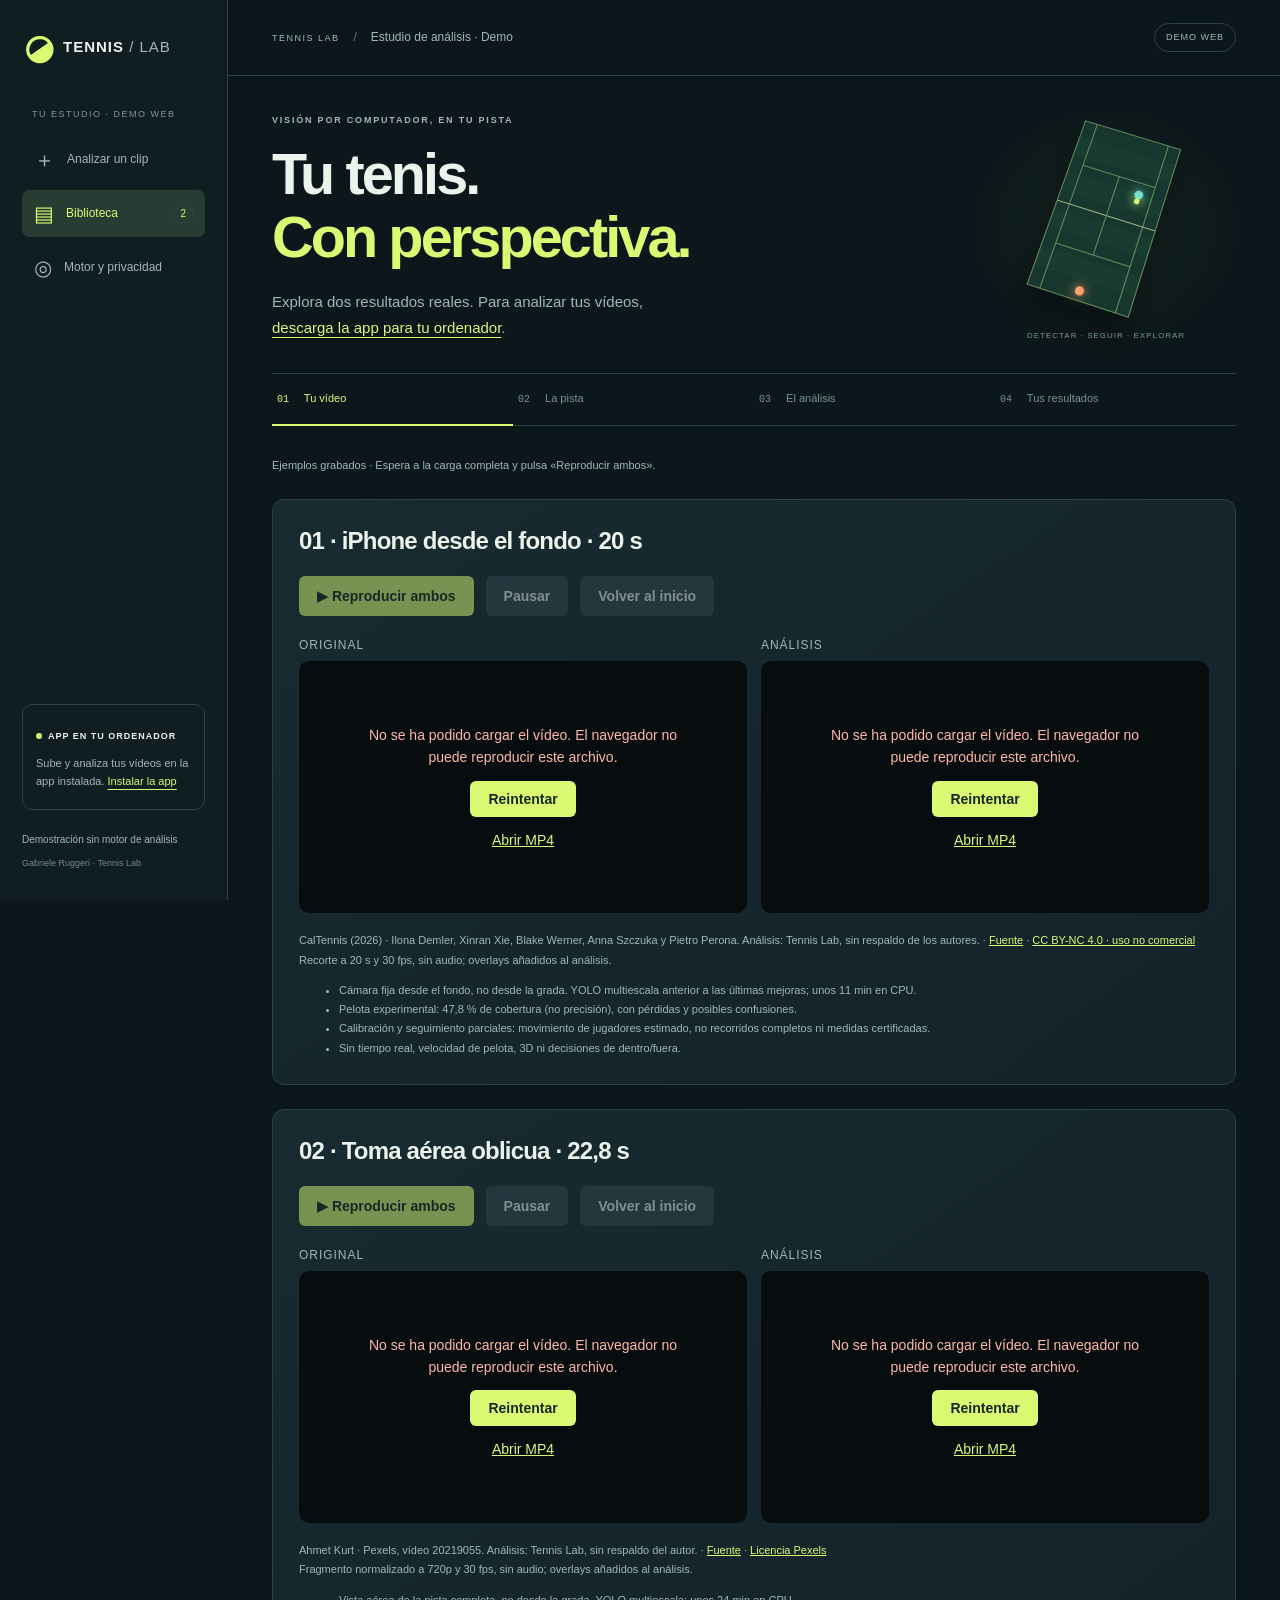
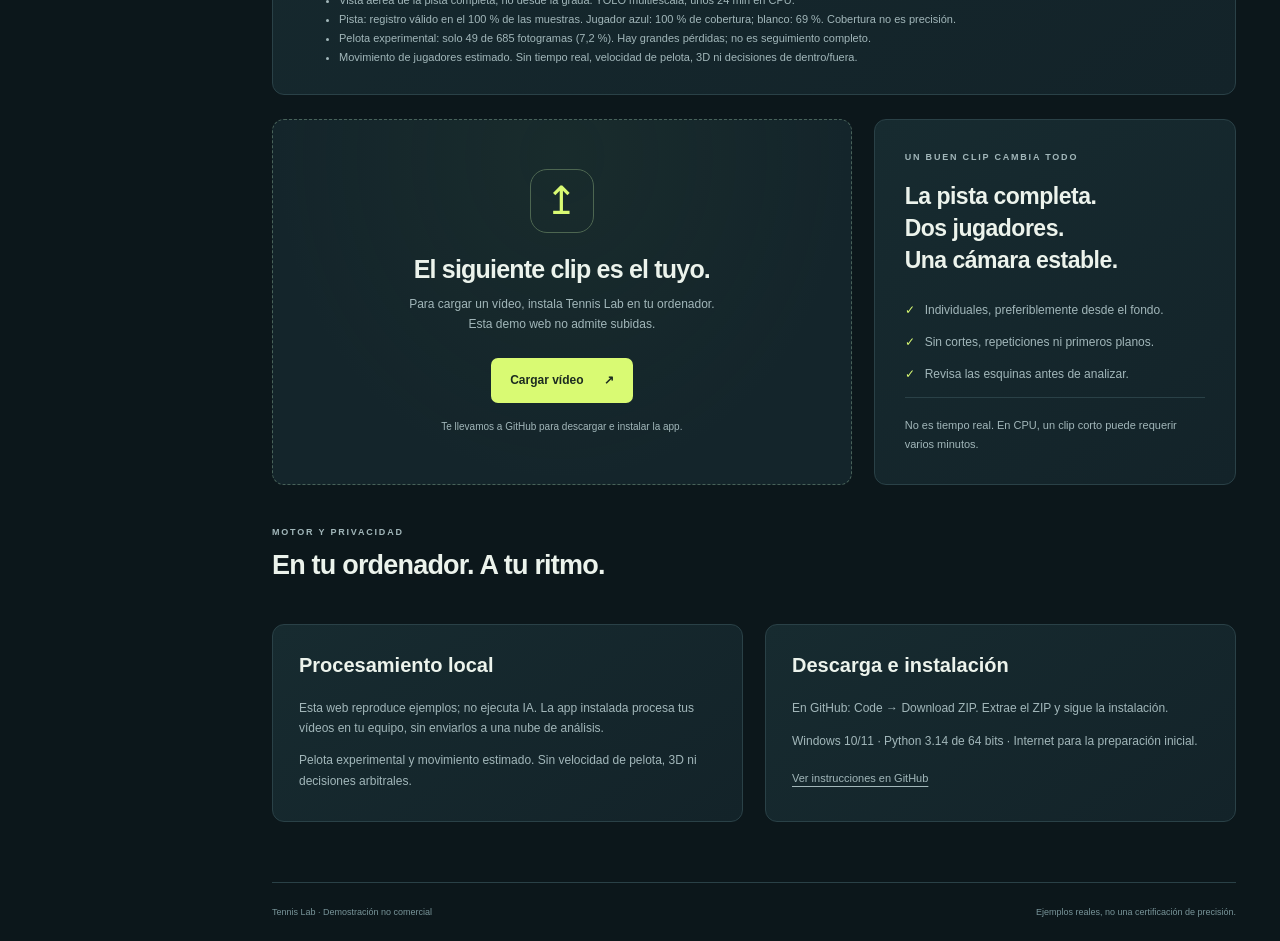
==== commit 38f376cb: "Link the public demo sidebar to app installation Make the local app note in the public demo link to " ====
--- a/docs/index.html
+++ b/docs/index.html
@@ -25,7 +25,7 @@
       <a href="#examples" title="Biblioteca de ejemplos"><span aria-hidden="true">▤</span> Biblioteca <span class="count">2</span></a>
       <a href="#motor-y-privacidad" title="Motor y privacidad"><span aria-hidden="true">◎</span> Motor y privacidad</a>
     </nav>
-    <div class="sidebar-note"><span class="status-dot"></span><strong>APP EN TU ORDENADOR</strong><p>Sube y analiza tus vídeos en la app instalada.</p></div>
+    <div class="sidebar-note"><span class="status-dot"></span><strong>APP EN TU ORDENADOR</strong><p>Sube y analiza tus vídeos en la app instalada. <a href="https://github.com/gabricross/tennis_app#instalar-desde-github-en-windows">Instalar la app</a></p></div>
     <div class="sidebar-footer">Demostración sin motor de análisis<small>Gabriele Ruggeri · Tennis Lab</small></div>
   </aside>
   <div class="app-shell">
--- a/docs/assets/demo.css
+++ b/docs/assets/demo.css
@@ -2,7 +2,7 @@
 .public-demo .sidebar nav a>span:first-child{font-size:21px;line-height:1}
 .public-demo .sidebar nav a[aria-current=location]{background:#273c32;color:var(--lime)}
 .public-demo .sidebar nav a:hover{background:var(--panel2);color:var(--lime)}
-.public-demo .lead a,.public-demo noscript a{color:var(--lime);text-decoration:underline;text-underline-offset:4px}
+.public-demo .lead a,.public-demo noscript a,.public-demo .sidebar-note a{color:var(--lime);text-decoration:underline;text-underline-offset:4px}
 .public-demo .example-intro{margin-bottom:8px}
 .public-demo #examples,.public-demo #descargar-app,.public-demo #motor-y-privacidad{scroll-margin-top:24px}
 .public-demo #motor-y-privacidad{margin-top:40px}
